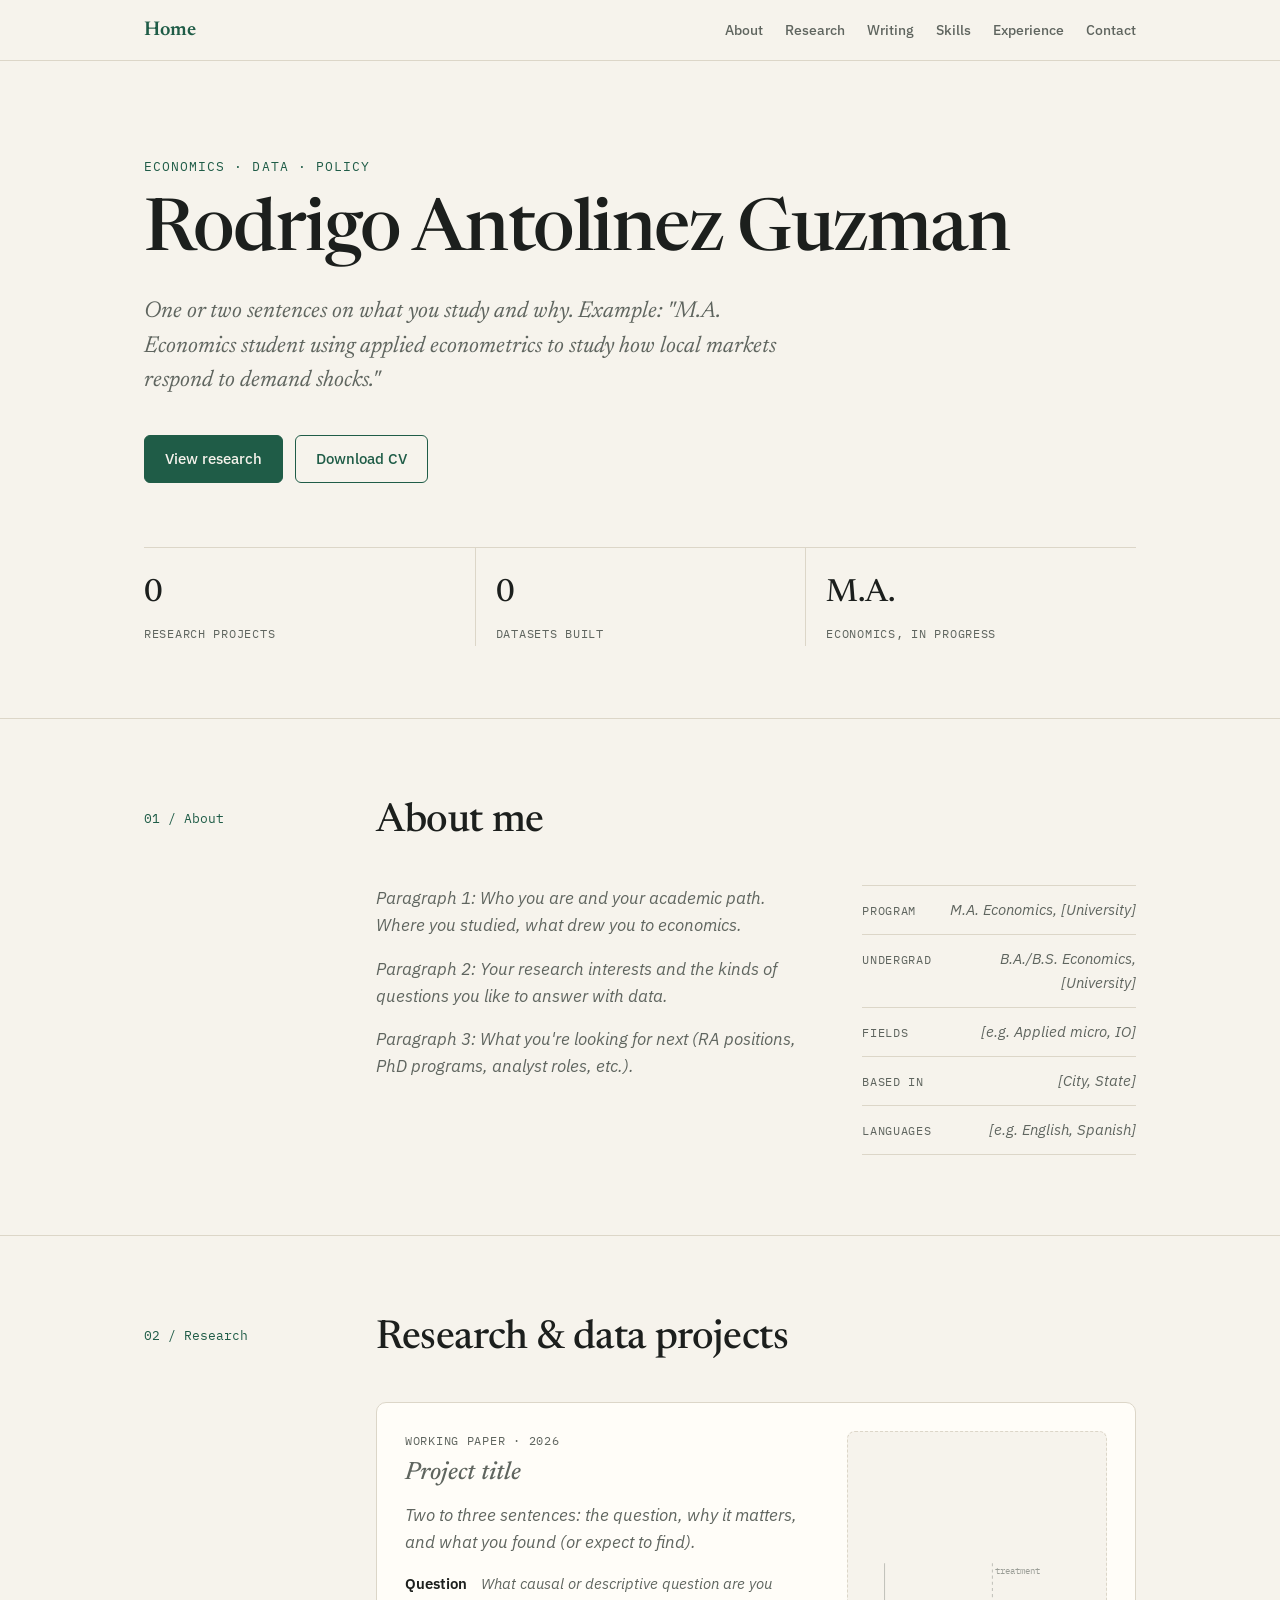
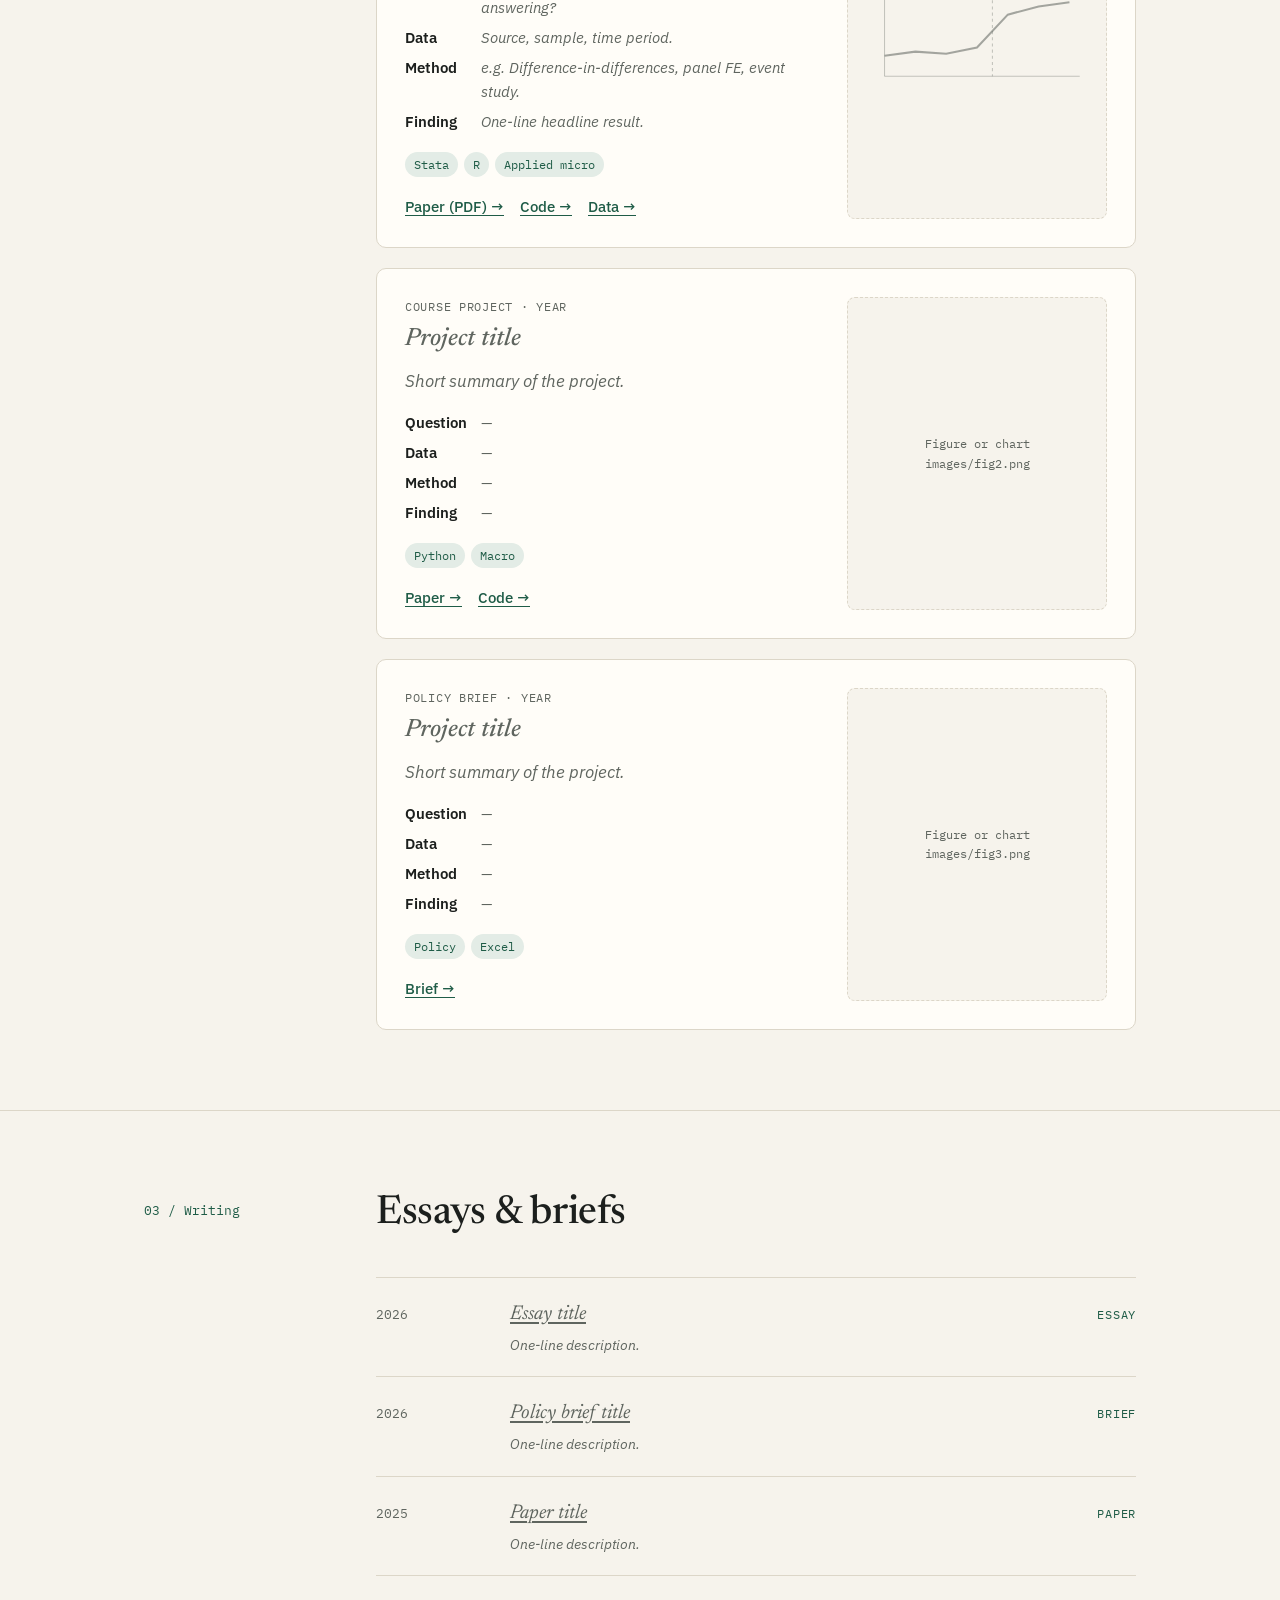
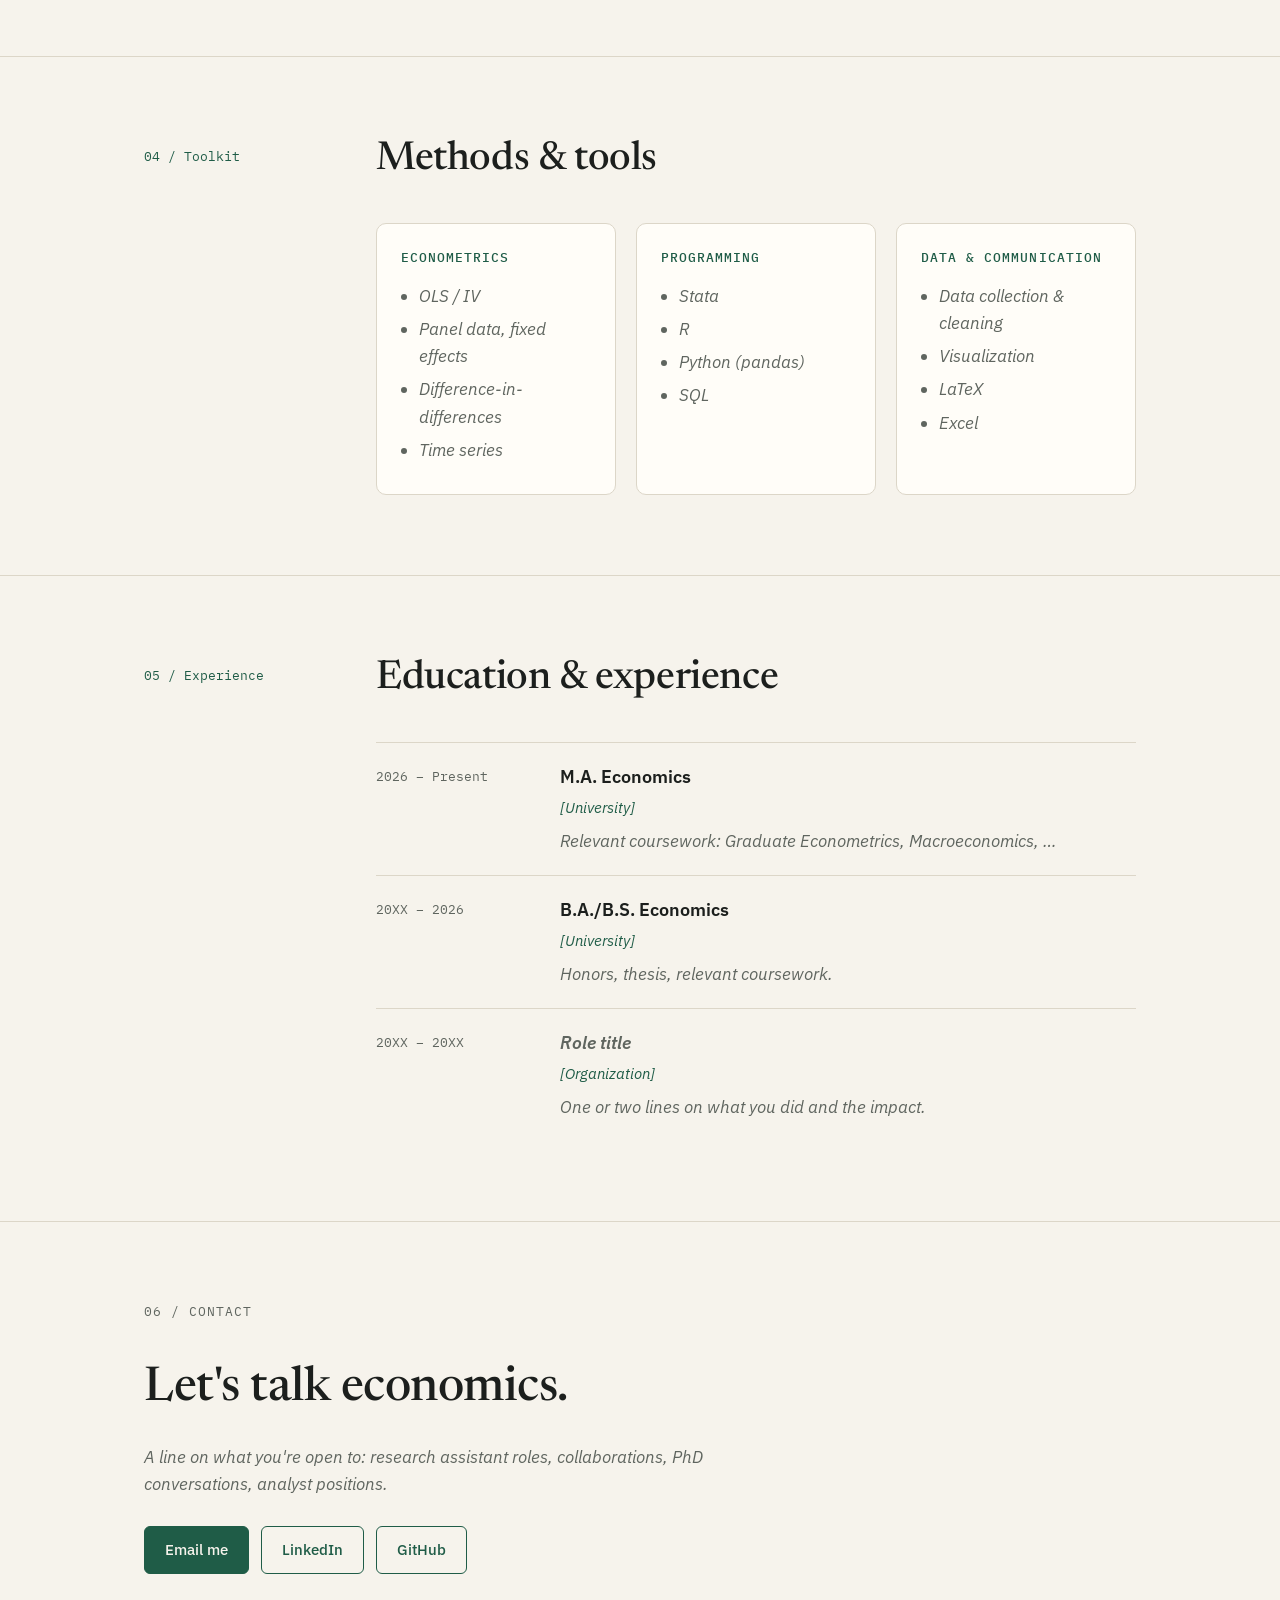
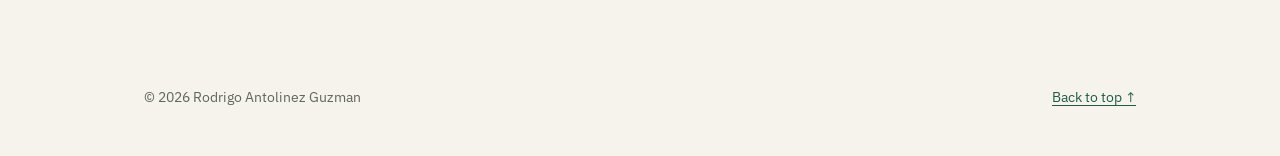
==== index.html @ 4b7a38a4 "Make Home link use the accent green Co-Authored-By: Claude Opus 5.5 <noreply@anthropic.com> Claude-S" ====
<!doctype html>
<html lang="en">
<head>
  <meta charset="utf-8">
  <meta name="viewport" content="width=device-width, initial-scale=1">
  <title>Rodrigo Antolinez Guzman · Economics</title>
  <meta name="description" content="Economics portfolio of Rodrigo Antolinez Guzman: research, data projects, and writing.">

  <!-- Fonts -->
  <link rel="preconnect" href="https://fonts.googleapis.com">
  <link rel="preconnect" href="https://fonts.gstatic.com" crossorigin>
  <link href="https://fonts.googleapis.com/css2?family=Newsreader:ital,opsz,wght@0,6..72,400;0,6..72,500;0,6..72,600;1,6..72,400&family=IBM+Plex+Sans:wght@400;500;600&family=IBM+Plex+Mono:wght@400;500&display=swap" rel="stylesheet">

  <style>
    /* ============================================================
       THEME — change colors here and the whole page follows.
       ============================================================ */
    :root {
      --paper:   #f6f3ec;
      --surface: #fffdf8;
      --ink:     #1c1f1d;
      --muted:   #5f655f;
      --rule:    #dcd6c8;
      --accent:  #1f5c47;   /* ledger green */
      --accent-soft: #e3ece6;
      --serif: "Newsreader", Georgia, serif;
      --sans:  "IBM Plex Sans", system-ui, sans-serif;
      --mono:  "IBM Plex Mono", ui-monospace, monospace;
      --max: 1040px;
    }
    @media (prefers-color-scheme: dark) {
      :root {
        --paper:   #131614;
        --surface: #1a1e1b;
        --ink:     #ebe7dd;
        --muted:   #9aa198;
        --rule:    #2e342f;
        --accent:  #7cc4a4;
        --accent-soft: #1f2d26;
      }
    }

    *, *::before, *::after { box-sizing: border-box; }
    html { scroll-behavior: smooth; scroll-padding-top: 72px; }
    body {
      margin: 0;
      background: var(--paper);
      color: var(--ink);
      font-family: var(--sans);
      font-size: 17px;
      line-height: 1.6;
      -webkit-font-smoothing: antialiased;
    }
    a { color: var(--accent); text-underline-offset: 3px; }
    a:hover { text-decoration-thickness: 2px; }
    img { max-width: 100%; display: block; }
    .wrap { max-width: var(--max); margin: 0 auto; padding: 0 24px; }

    /* Placeholder text — delete the class once you fill something in */
    .ph { color: var(--muted); font-style: italic; }

    /* ---------- Nav ---------- */
    header.nav {
      position: sticky; top: 0; z-index: 10;
      background: color-mix(in srgb, var(--paper) 88%, transparent);
      backdrop-filter: blur(8px);
      border-bottom: 1px solid var(--rule);
    }
    header.nav .wrap {
      display: flex; align-items: center; justify-content: space-between;
      height: 60px; gap: 16px;
    }
    .brand { font-family: var(--serif); font-size: 20px; font-weight: 600; color: var(--accent); text-decoration: none; }
    nav ul { list-style: none; display: flex; gap: 22px; margin: 0; padding: 0; }
    nav a { color: var(--muted); text-decoration: none; font-size: 14px; font-weight: 500; }
    nav a:hover { color: var(--ink); }
    .menu-btn { display: none; background: none; border: 1px solid var(--rule); color: var(--ink);
      border-radius: 6px; padding: 6px 10px; font: 500 14px var(--sans); cursor: pointer; }

    /* ---------- Hero ---------- */
    .hero { padding: 96px 0 72px; border-bottom: 1px solid var(--rule); }
    .eyebrow { font-family: var(--mono); font-size: 13px; letter-spacing: .08em; text-transform: uppercase; color: var(--accent); margin: 0 0 18px; }
    .hero h1 {
      font-family: var(--serif); font-weight: 500;
      font-size: clamp(40px, 7vw, 72px); line-height: 1.05; letter-spacing: -0.02em;
      margin: 0 0 24px;
    }
    .hero p.lede { font-family: var(--serif); font-size: clamp(19px, 2.4vw, 23px); line-height: 1.5; max-width: 640px; margin: 0 0 36px; color: var(--muted); }
    .btns { display: flex; flex-wrap: wrap; gap: 12px; }
    .btn {
      display: inline-flex; align-items: center; gap: 8px;
      padding: 11px 20px; border-radius: 6px; font-weight: 500; font-size: 15px;
      text-decoration: none; border: 1px solid var(--accent);
    }
    .btn.primary { background: var(--accent); color: var(--paper); }
    .btn.ghost { color: var(--accent); }
    .btn:hover { text-decoration: none; filter: brightness(1.08); }

    .stats { display: grid; grid-template-columns: repeat(3, 1fr); gap: 0; margin-top: 64px; border-top: 1px solid var(--rule); }
    .stat { padding: 20px 20px 0 0; }
    .stat + .stat { padding-left: 20px; border-left: 1px solid var(--rule); }
    .stat b { display: block; font-family: var(--serif); font-size: 32px; font-weight: 500; }
    .stat span { font-family: var(--mono); font-size: 12px; color: var(--muted); text-transform: uppercase; letter-spacing: .06em; }

    /* ---------- Sections ---------- */
    section { padding: 80px 0; border-bottom: 1px solid var(--rule); }
    .sec-head { display: grid; grid-template-columns: 200px 1fr; gap: 32px; margin-bottom: 40px; }
    .sec-num { font-family: var(--mono); font-size: 13px; color: var(--accent); padding-top: 10px; }
    .sec-head h2 { font-family: var(--serif); font-weight: 500; font-size: clamp(30px, 4vw, 40px); line-height: 1.15; margin: 0; letter-spacing: -0.01em; }
    .sec-body { margin-left: 232px; }

    /* About */
    .about-grid { display: grid; grid-template-columns: 1.6fr 1fr; gap: 48px; }
    .about-grid p { margin: 0 0 16px; }
    .facts { list-style: none; margin: 0; padding: 0; border-top: 1px solid var(--rule); }
    .facts li { display: flex; justify-content: space-between; gap: 16px; padding: 12px 0; border-bottom: 1px solid var(--rule); font-size: 15px; }
    .facts li span:first-child { font-family: var(--mono); font-size: 12px; text-transform: uppercase; letter-spacing: .06em; color: var(--muted); padding-top: 3px; }
    .facts li span:last-child { text-align: right; }

    /* Projects */
    .projects { display: grid; gap: 20px; }
    .project {
      display: grid; grid-template-columns: 1fr 260px; gap: 32px;
      background: var(--surface); border: 1px solid var(--rule); border-radius: 10px; padding: 28px;
    }
    .project .meta { font-family: var(--mono); font-size: 12px; color: var(--muted); text-transform: uppercase; letter-spacing: .06em; margin: 0 0 8px; }
    .project h3 { font-family: var(--serif); font-weight: 500; font-size: 25px; line-height: 1.25; margin: 0 0 12px; }
    .project p { margin: 0 0 16px; color: var(--muted); }
    .project dl { margin: 0 0 18px; display: grid; grid-template-columns: auto 1fr; gap: 6px 14px; font-size: 15px; }
    .project dt { font-weight: 600; }
    .project dd { margin: 0; color: var(--muted); }
    .tags { display: flex; flex-wrap: wrap; gap: 6px; margin-bottom: 18px; }
    .tag { font-family: var(--mono); font-size: 12px; padding: 3px 9px; border-radius: 999px; background: var(--accent-soft); color: var(--accent); }
    .links { display: flex; flex-wrap: wrap; gap: 16px; font-size: 15px; font-weight: 500; }
    .figure {
      border: 1px dashed var(--rule); border-radius: 8px; min-height: 180px;
      display: flex; align-items: center; justify-content: center; text-align: center; padding: 16px;
      color: var(--muted); font-family: var(--mono); font-size: 12px; background: var(--paper);
    }
    .figure svg { width: 100%; height: auto; }

    /* Writing */
    .writing { list-style: none; margin: 0; padding: 0; border-top: 1px solid var(--rule); }
    .writing li { display: grid; grid-template-columns: 110px 1fr auto; gap: 24px; align-items: baseline; padding: 20px 0; border-bottom: 1px solid var(--rule); }
    .writing .yr { font-family: var(--mono); font-size: 13px; color: var(--muted); }
    .writing .t { font-family: var(--serif); font-size: 20px; }
    .writing .t small { display: block; font-family: var(--sans); font-size: 14px; color: var(--muted); margin-top: 4px; }
    .writing .kind { font-family: var(--mono); font-size: 12px; text-transform: uppercase; letter-spacing: .06em; color: var(--accent); }

    /* Skills */
    .skills { display: grid; grid-template-columns: repeat(3, 1fr); gap: 20px; }
    .skill-col { background: var(--surface); border: 1px solid var(--rule); border-radius: 10px; padding: 24px; }
    .skill-col h3 { font-family: var(--mono); font-size: 13px; text-transform: uppercase; letter-spacing: .08em; color: var(--accent); font-weight: 500; margin: 0 0 14px; }
    .skill-col ul { margin: 0; padding-left: 18px; }
    .skill-col li { margin-bottom: 6px; }

    /* Experience / education timeline */
    .timeline { list-style: none; margin: 0; padding: 0; }
    .timeline li { display: grid; grid-template-columns: 160px 1fr; gap: 24px; padding: 20px 0; border-top: 1px solid var(--rule); }
    .timeline .when { font-family: var(--mono); font-size: 13px; color: var(--muted); padding-top: 4px; }
    .timeline h4 { margin: 0 0 4px; font-size: 18px; font-weight: 600; }
    .timeline .where { color: var(--accent); font-size: 15px; margin: 0 0 8px; }
    .timeline p { margin: 0; color: var(--muted); }

    /* Contact */
    .contact { text-align: left; }
    .contact h2 { font-family: var(--serif); font-weight: 500; font-size: clamp(32px, 5vw, 48px); margin: 0 0 16px; letter-spacing: -0.01em; }
    .contact p { color: var(--muted); max-width: 560px; margin: 0 0 28px; }
    .contact-links { display: flex; flex-wrap: wrap; gap: 12px; }

    footer { padding: 32px 0 48px; font-size: 14px; color: var(--muted); }
    footer .wrap { display: flex; justify-content: space-between; flex-wrap: wrap; gap: 12px; }

    /* ---------- Responsive ---------- */
    @media (max-width: 860px) {
      .sec-head { grid-template-columns: 1fr; gap: 8px; }
      .sec-num { padding-top: 0; }
      .sec-body { margin-left: 0; }
      .about-grid, .project { grid-template-columns: 1fr; }
      .skills { grid-template-columns: 1fr; }
      .writing li { grid-template-columns: 1fr; gap: 4px; }
      .timeline li { grid-template-columns: 1fr; gap: 4px; }
    }
    @media (max-width: 720px) {
      body { font-size: 16px; }
      .wrap { padding: 0 16px; }
      .menu-btn { display: block; }
      nav ul {
        display: none; position: absolute; top: 60px; left: 0; right: 0;
        flex-direction: column; gap: 0; background: var(--paper); border-bottom: 1px solid var(--rule);
      }
      nav ul.open { display: flex; }
      nav ul a { display: block; padding: 14px 16px; border-top: 1px solid var(--rule); }
      .hero { padding: 64px 0 48px; }
      .stats { grid-template-columns: 1fr; }
      .stat + .stat { border-left: 0; padding-left: 0; border-top: 1px solid var(--rule); }
      .stat { padding: 16px 0; }
      section { padding: 56px 0; }
      .project { padding: 20px; }
    }
  </style>
</head>
<body>

  <!-- ===================== NAV ===================== -->
  <header class="nav">
    <div class="wrap">
      <a class="brand" href="#top">Home</a>
      <nav>
        <button class="menu-btn" aria-expanded="false" aria-controls="nav-list">Menu</button>
        <ul id="nav-list">
          <li><a href="#about">About</a></li>
          <li><a href="#research">Research</a></li>
          <li><a href="#writing">Writing</a></li>
          <li><a href="#skills">Skills</a></li>
          <li><a href="#experience">Experience</a></li>
          <li><a href="#contact">Contact</a></li>
        </ul>
      </nav>
    </div>
  </header>

  <main id="top">

    <!-- ===================== HERO ===================== -->
    <div class="hero">
      <div class="wrap">
        <p class="eyebrow">Economics · Data · Policy</p>
        <h1>Rodrigo Antolinez Guzman</h1>
        <p class="lede"><span class="ph">One or two sentences on what you study and why. Example: "M.A. Economics student using applied econometrics to study how local markets respond to demand shocks."</span></p>
        <div class="btns">
          <a class="btn primary" href="#research">View research</a>
          <!-- Upload your CV PDF to the repo (e.g. cv.pdf) and it will open here -->
          <a class="btn ghost" href="cv.pdf" target="_blank" rel="noopener">Download CV</a>
        </div>

        <!-- Headline numbers. Swap for whatever you want to highlight, or delete this block. -->
        <div class="stats">
          <div class="stat"><b>0</b><span>Research projects</span></div>
          <div class="stat"><b>0</b><span>Datasets built</span></div>
          <div class="stat"><b>M.A.</b><span>Economics, in progress</span></div>
        </div>
      </div>
    </div>

    <!-- ===================== 01 ABOUT ===================== -->
    <section id="about">
      <div class="wrap">
        <div class="sec-head">
          <div class="sec-num">01 / About</div>
          <h2>About me</h2>
        </div>
        <div class="sec-body about-grid">
          <div>
            <p class="ph">Paragraph 1: Who you are and your academic path. Where you studied, what drew you to economics.</p>
            <p class="ph">Paragraph 2: Your research interests and the kinds of questions you like to answer with data.</p>
            <p class="ph">Paragraph 3: What you're looking for next (RA positions, PhD programs, analyst roles, etc.).</p>
          </div>
          <ul class="facts">
            <li><span>Program</span><span class="ph">M.A. Economics, [University]</span></li>
            <li><span>Undergrad</span><span class="ph">B.A./B.S. Economics, [University]</span></li>
            <li><span>Fields</span><span class="ph">[e.g. Applied micro, IO]</span></li>
            <li><span>Based in</span><span class="ph">[City, State]</span></li>
            <li><span>Languages</span><span class="ph">[e.g. English, Spanish]</span></li>
          </ul>
        </div>
      </div>
    </section>

    <!-- ===================== 02 RESEARCH ===================== -->
    <section id="research">
      <div class="wrap">
        <div class="sec-head">
          <div class="sec-num">02 / Research</div>
          <h2>Research &amp; data projects</h2>
        </div>
        <div class="sec-body projects">

          <!-- PROJECT CARD — copy this whole <article> block to add another project -->
          <article class="project">
            <div>
              <p class="meta">Working paper · 2026</p>
              <h3 class="ph">Project title</h3>
              <p class="ph">Two to three sentences: the question, why it matters, and what you found (or expect to find).</p>
              <dl>
                <dt>Question</dt><dd class="ph">What causal or descriptive question are you answering?</dd>
                <dt>Data</dt><dd class="ph">Source, sample, time period.</dd>
                <dt>Method</dt><dd class="ph">e.g. Difference-in-differences, panel FE, event study.</dd>
                <dt>Finding</dt><dd class="ph">One-line headline result.</dd>
              </dl>
              <div class="tags">
                <span class="tag">Stata</span>
                <span class="tag">R</span>
                <span class="tag">Applied micro</span>
              </div>
              <div class="links">
                <a href="#">Paper (PDF) →</a>
                <a href="#">Code →</a>
                <a href="#">Data →</a>
              </div>
            </div>
            <!-- Replace with <img src="images/fig1.png" alt="..."> once you have a chart -->
            <div class="figure">
              <svg viewBox="0 0 220 140" aria-hidden="true">
                <line x1="20" y1="120" x2="210" y2="120" stroke="currentColor" stroke-opacity=".35"/>
                <line x1="20" y1="10"  x2="20"  y2="120" stroke="currentColor" stroke-opacity=".35"/>
                <polyline fill="none" stroke="currentColor" stroke-opacity=".55" stroke-width="2"
                  points="20,100 50,96 80,98 110,92 140,60 170,52 200,48"/>
                <line x1="125" y1="10" x2="125" y2="120" stroke="currentColor" stroke-opacity=".35" stroke-dasharray="3 3"/>
                <text x="128" y="20" font-size="9" fill="currentColor" fill-opacity=".6" font-family="IBM Plex Mono, monospace">treatment</text>
              </svg>
            </div>
          </article>

          <article class="project">
            <div>
              <p class="meta">Course project · Year</p>
              <h3 class="ph">Project title</h3>
              <p class="ph">Short summary of the project.</p>
              <dl>
                <dt>Question</dt><dd class="ph">—</dd>
                <dt>Data</dt><dd class="ph">—</dd>
                <dt>Method</dt><dd class="ph">—</dd>
                <dt>Finding</dt><dd class="ph">—</dd>
              </dl>
              <div class="tags"><span class="tag">Python</span><span class="tag">Macro</span></div>
              <div class="links"><a href="#">Paper →</a><a href="#">Code →</a></div>
            </div>
            <div class="figure">Figure or chart<br>images/fig2.png</div>
          </article>

          <article class="project">
            <div>
              <p class="meta">Policy brief · Year</p>
              <h3 class="ph">Project title</h3>
              <p class="ph">Short summary of the project.</p>
              <dl>
                <dt>Question</dt><dd class="ph">—</dd>
                <dt>Data</dt><dd class="ph">—</dd>
                <dt>Method</dt><dd class="ph">—</dd>
                <dt>Finding</dt><dd class="ph">—</dd>
              </dl>
              <div class="tags"><span class="tag">Policy</span><span class="tag">Excel</span></div>
              <div class="links"><a href="#">Brief →</a></div>
            </div>
            <div class="figure">Figure or chart<br>images/fig3.png</div>
          </article>

        </div>
      </div>
    </section>

    <!-- ===================== 03 WRITING ===================== -->
    <section id="writing">
      <div class="wrap">
        <div class="sec-head">
          <div class="sec-num">03 / Writing</div>
          <h2>Essays &amp; briefs</h2>
        </div>
        <div class="sec-body">
          <!-- One <li> per piece. Link the title to a PDF in your repo, e.g. writing/essay1.pdf -->
          <ul class="writing">
            <li>
              <span class="yr">2026</span>
              <span class="t"><a href="#" class="ph">Essay title</a><small class="ph">One-line description.</small></span>
              <span class="kind">Essay</span>
            </li>
            <li>
              <span class="yr">2026</span>
              <span class="t"><a href="#" class="ph">Policy brief title</a><small class="ph">One-line description.</small></span>
              <span class="kind">Brief</span>
            </li>
            <li>
              <span class="yr">2025</span>
              <span class="t"><a href="#" class="ph">Paper title</a><small class="ph">One-line description.</small></span>
              <span class="kind">Paper</span>
            </li>
          </ul>
        </div>
      </div>
    </section>

    <!-- ===================== 04 SKILLS ===================== -->
    <section id="skills">
      <div class="wrap">
        <div class="sec-head">
          <div class="sec-num">04 / Toolkit</div>
          <h2>Methods &amp; tools</h2>
        </div>
        <div class="sec-body skills">
          <div class="skill-col">
            <h3>Econometrics</h3>
            <ul class="ph">
              <li>OLS / IV</li>
              <li>Panel data, fixed effects</li>
              <li>Difference-in-differences</li>
              <li>Time series</li>
            </ul>
          </div>
          <div class="skill-col">
            <h3>Programming</h3>
            <ul class="ph">
              <li>Stata</li>
              <li>R</li>
              <li>Python (pandas)</li>
              <li>SQL</li>
            </ul>
          </div>
          <div class="skill-col">
            <h3>Data &amp; Communication</h3>
            <ul class="ph">
              <li>Data collection &amp; cleaning</li>
              <li>Visualization</li>
              <li>LaTeX</li>
              <li>Excel</li>
            </ul>
          </div>
        </div>
      </div>
    </section>

    <!-- ===================== 05 EXPERIENCE ===================== -->
    <section id="experience">
      <div class="wrap">
        <div class="sec-head">
          <div class="sec-num">05 / Experience</div>
          <h2>Education &amp; experience</h2>
        </div>
        <div class="sec-body">
          <ul class="timeline">
            <li>
              <span class="when">2026 – Present</span>
              <div>
                <h4>M.A. Economics</h4>
                <p class="where ph">[University]</p>
                <p class="ph">Relevant coursework: Graduate Econometrics, Macroeconomics, …</p>
              </div>
            </li>
            <li>
              <span class="when">20XX – 2026</span>
              <div>
                <h4>B.A./B.S. Economics</h4>
                <p class="where ph">[University]</p>
                <p class="ph">Honors, thesis, relevant coursework.</p>
              </div>
            </li>
            <li>
              <span class="when">20XX – 20XX</span>
              <div>
                <h4 class="ph">Role title</h4>
                <p class="where ph">[Organization]</p>
                <p class="ph">One or two lines on what you did and the impact.</p>
              </div>
            </li>
          </ul>
        </div>
      </div>
    </section>

    <!-- ===================== CONTACT ===================== -->
    <section id="contact" class="contact" style="border-bottom:0">
      <div class="wrap">
        <p class="eyebrow">06 / Contact</p>
        <h2>Let's talk economics.</h2>
        <p class="ph">A line on what you're open to: research assistant roles, collaborations, PhD conversations, analyst positions.</p>
        <div class="contact-links">
          <a class="btn primary" href="mailto:you@example.com">Email me</a>
          <a class="btn ghost" href="https://www.linkedin.com/in/your-handle" target="_blank" rel="noopener">LinkedIn</a>
          <a class="btn ghost" href="https://github.com/Rodantz18" target="_blank" rel="noopener">GitHub</a>
        </div>
      </div>
    </section>

  </main>

  <footer>
    <div class="wrap">
      <span>© <span id="yr"></span> Rodrigo Antolinez Guzman</span>
      <a href="#top">Back to top ↑</a>
    </div>
  </footer>

  <script>
    document.getElementById('yr').textContent = new Date().getFullYear();
    // Mobile menu
    const btn = document.querySelector('.menu-btn');
    const list = document.getElementById('nav-list');
    btn.addEventListener('click', () => {
      const open = list.classList.toggle('open');
      btn.setAttribute('aria-expanded', open);
    });
    list.querySelectorAll('a').forEach(a => a.addEventListener('click', () => {
      list.classList.remove('open'); btn.setAttribute('aria-expanded', false);
    }));
  </script>
</body>
</html>
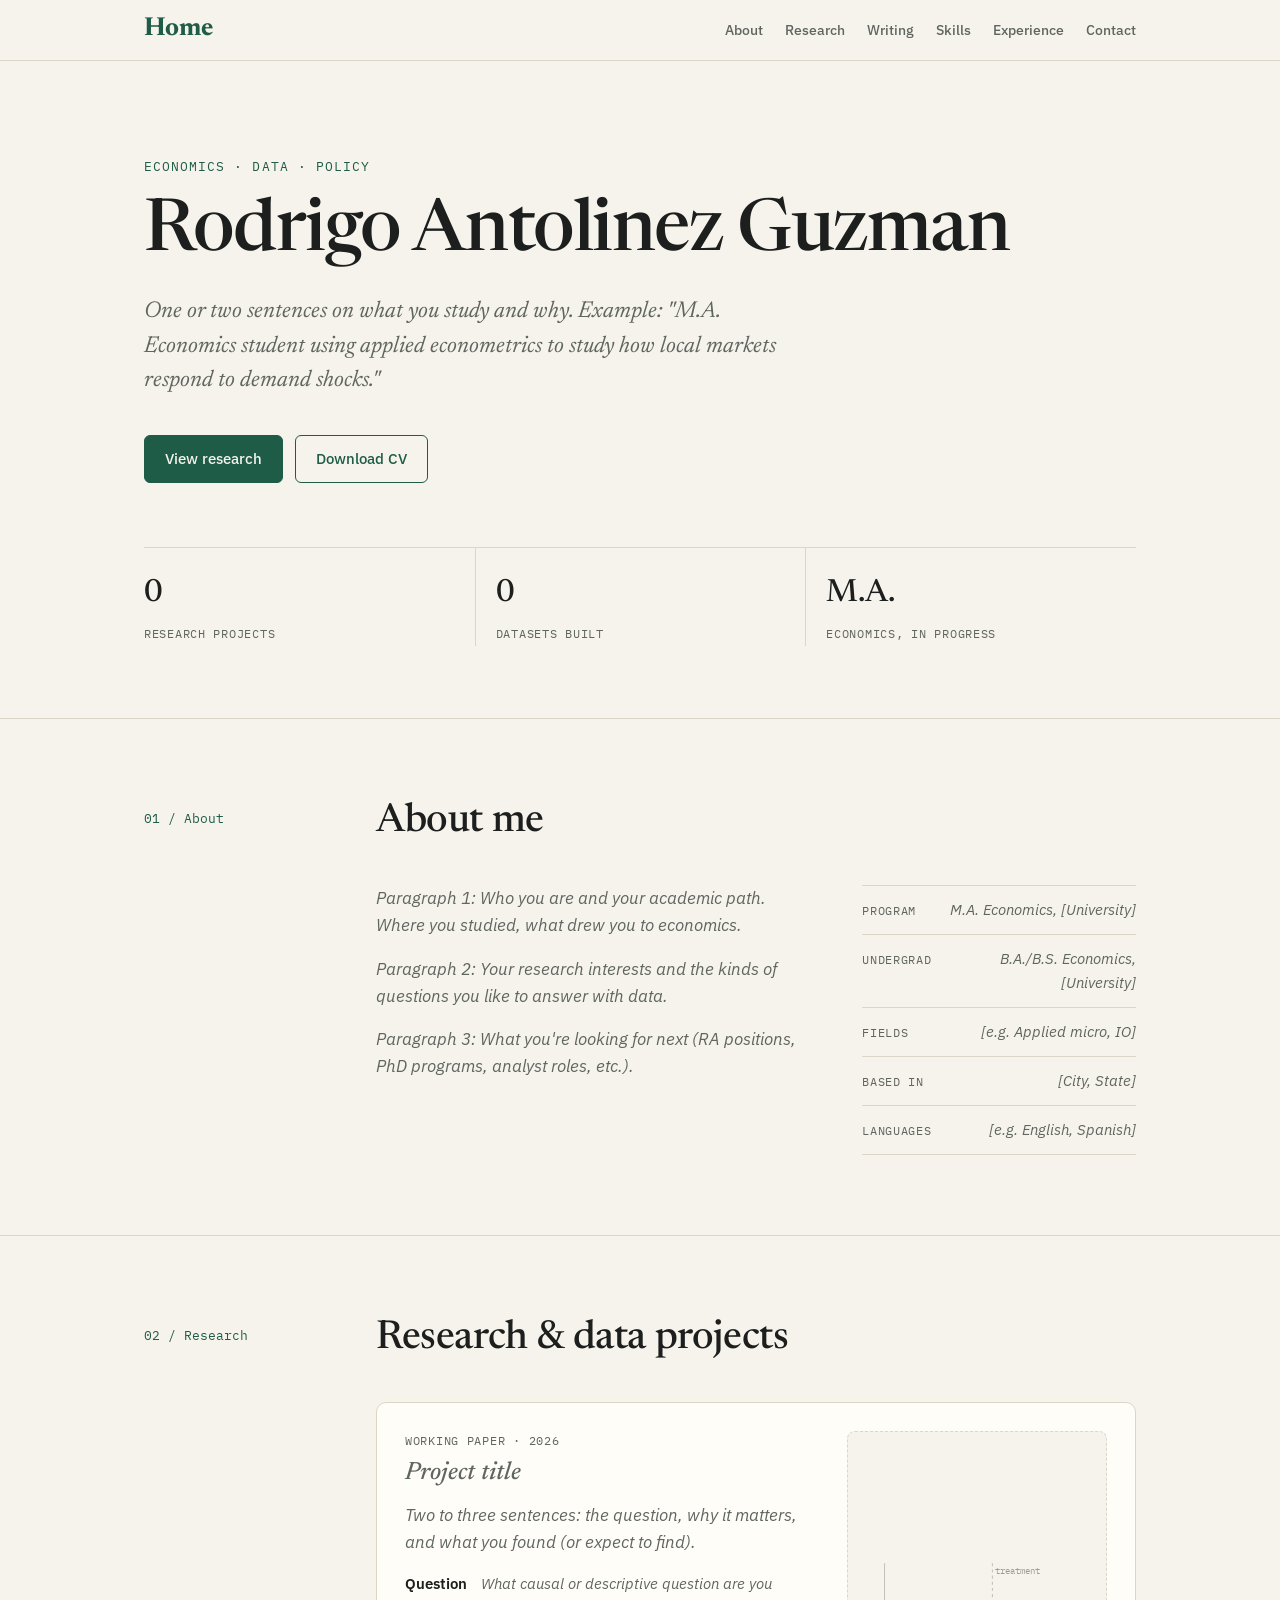
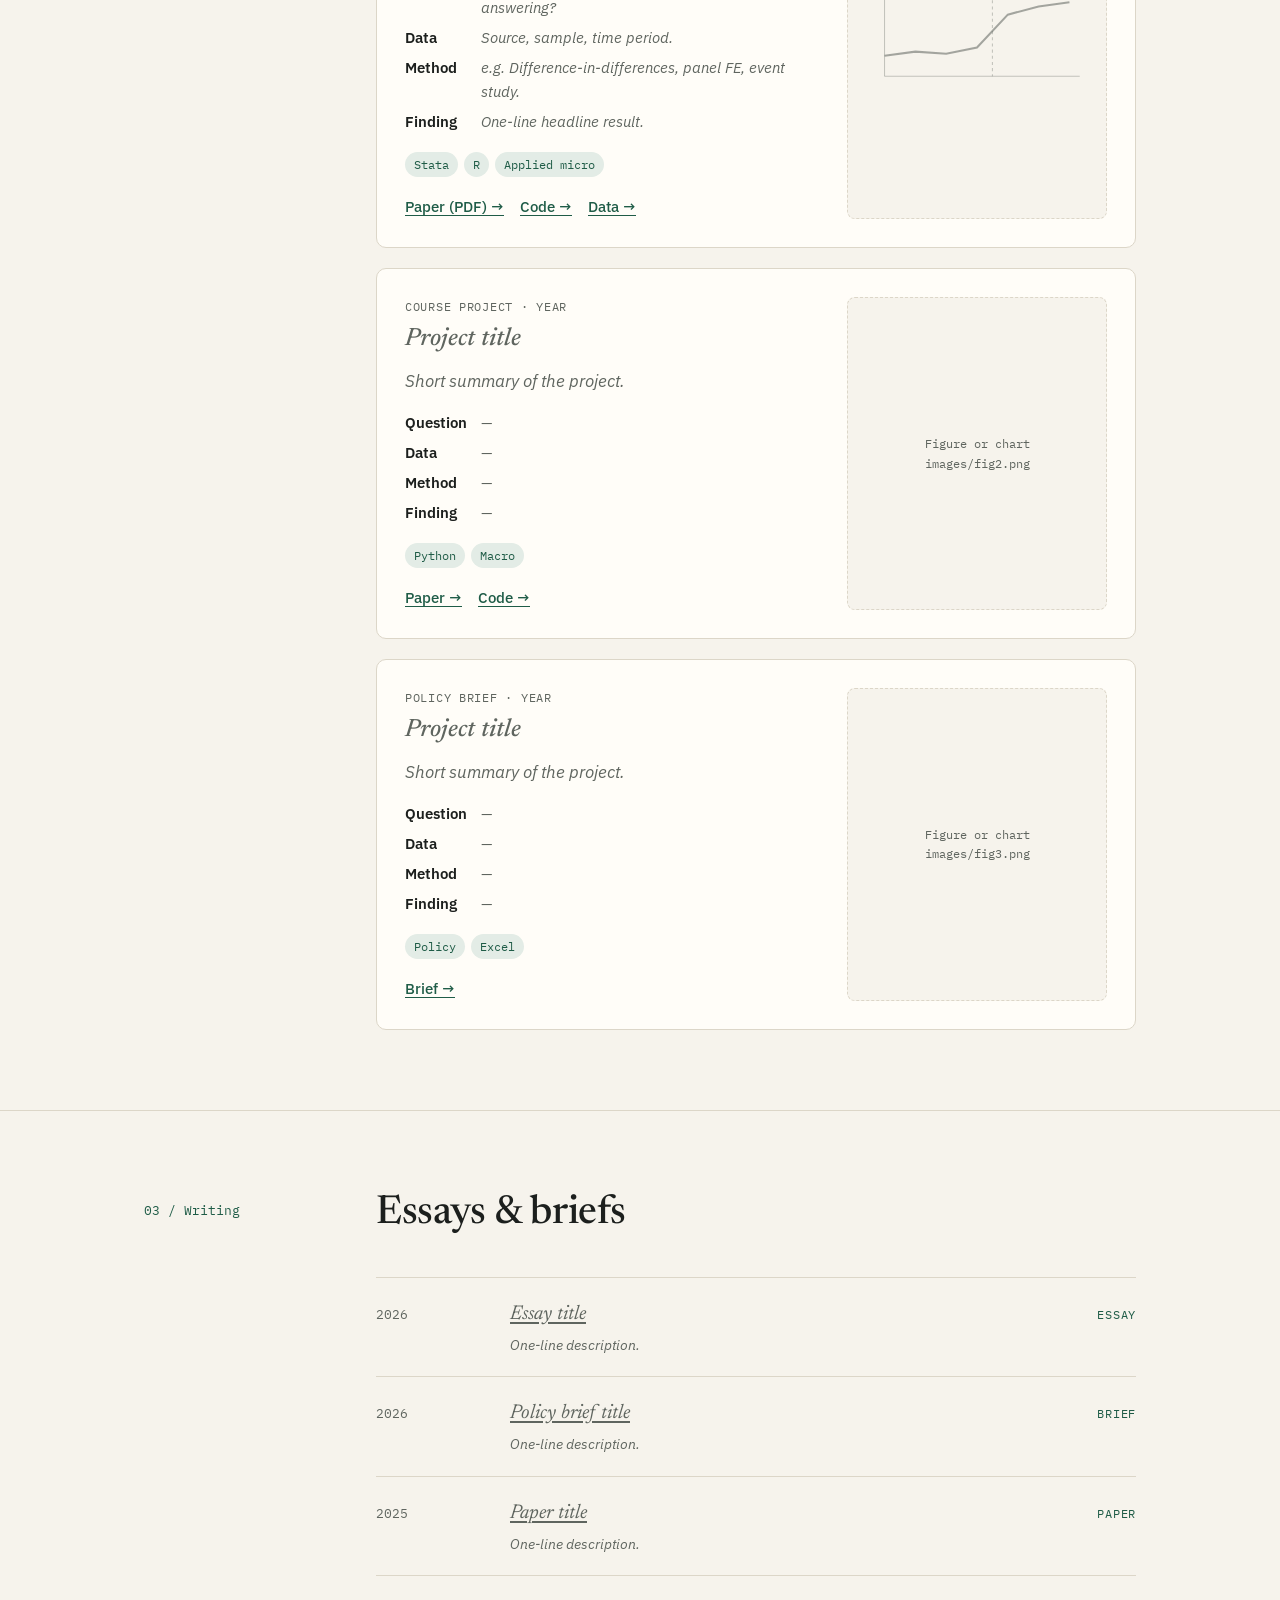
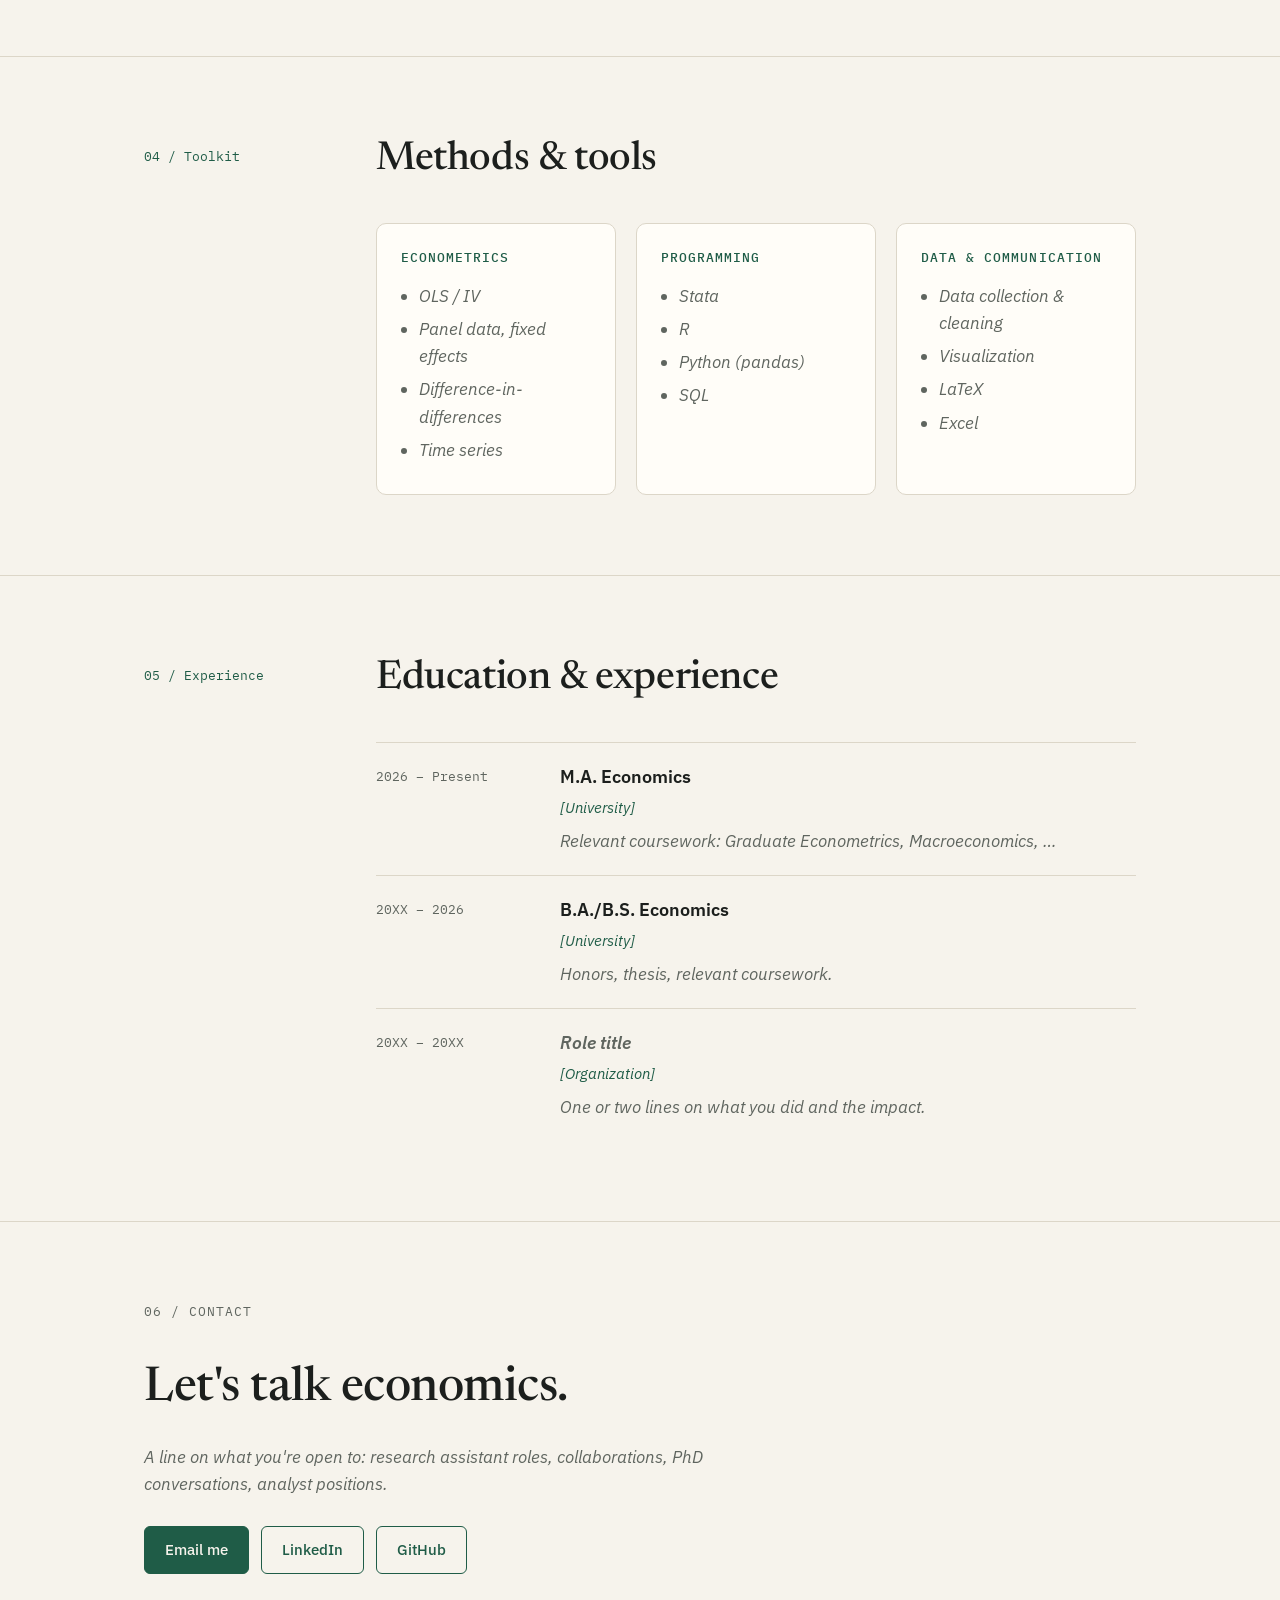
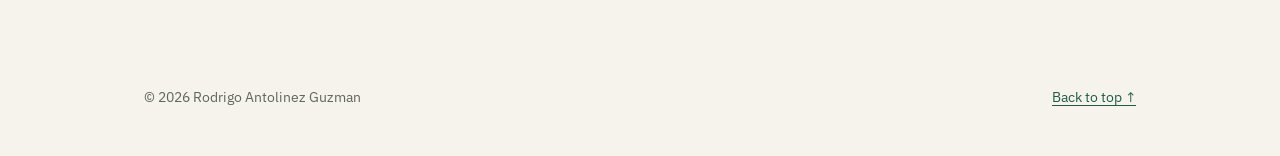
==== commit 9d60e721: "Make Home link bold and larger Co-Authored-By: Claude Opus 5.5 <noreply@anthropic.com> Claude-Sessio" ====
--- a/index.html
+++ b/index.html
@@ -9,7 +9,7 @@
   <!-- Fonts -->
   <link rel="preconnect" href="https://fonts.googleapis.com">
   <link rel="preconnect" href="https://fonts.gstatic.com" crossorigin>
-  <link href="https://fonts.googleapis.com/css2?family=Newsreader:ital,opsz,wght@0,6..72,400;0,6..72,500;0,6..72,600;1,6..72,400&family=IBM+Plex+Sans:wght@400;500;600&family=IBM+Plex+Mono:wght@400;500&display=swap" rel="stylesheet">
+  <link href="https://fonts.googleapis.com/css2?family=Newsreader:ital,opsz,wght@0,6..72,400;0,6..72,500;0,6..72,600;0,6..72,700;1,6..72,400&family=IBM+Plex+Sans:wght@400;500;600&family=IBM+Plex+Mono:wght@400;500&display=swap" rel="stylesheet">
 
   <style>
     /* ============================================================
@@ -70,7 +70,7 @@
       display: flex; align-items: center; justify-content: space-between;
       height: 60px; gap: 16px;
     }
-    .brand { font-family: var(--serif); font-size: 20px; font-weight: 600; color: var(--accent); text-decoration: none; }
+    .brand { font-family: var(--serif); font-size: 26px; font-weight: 700; color: var(--accent); text-decoration: none; }
     nav ul { list-style: none; display: flex; gap: 22px; margin: 0; padding: 0; }
     nav a { color: var(--muted); text-decoration: none; font-size: 14px; font-weight: 500; }
     nav a:hover { color: var(--ink); }
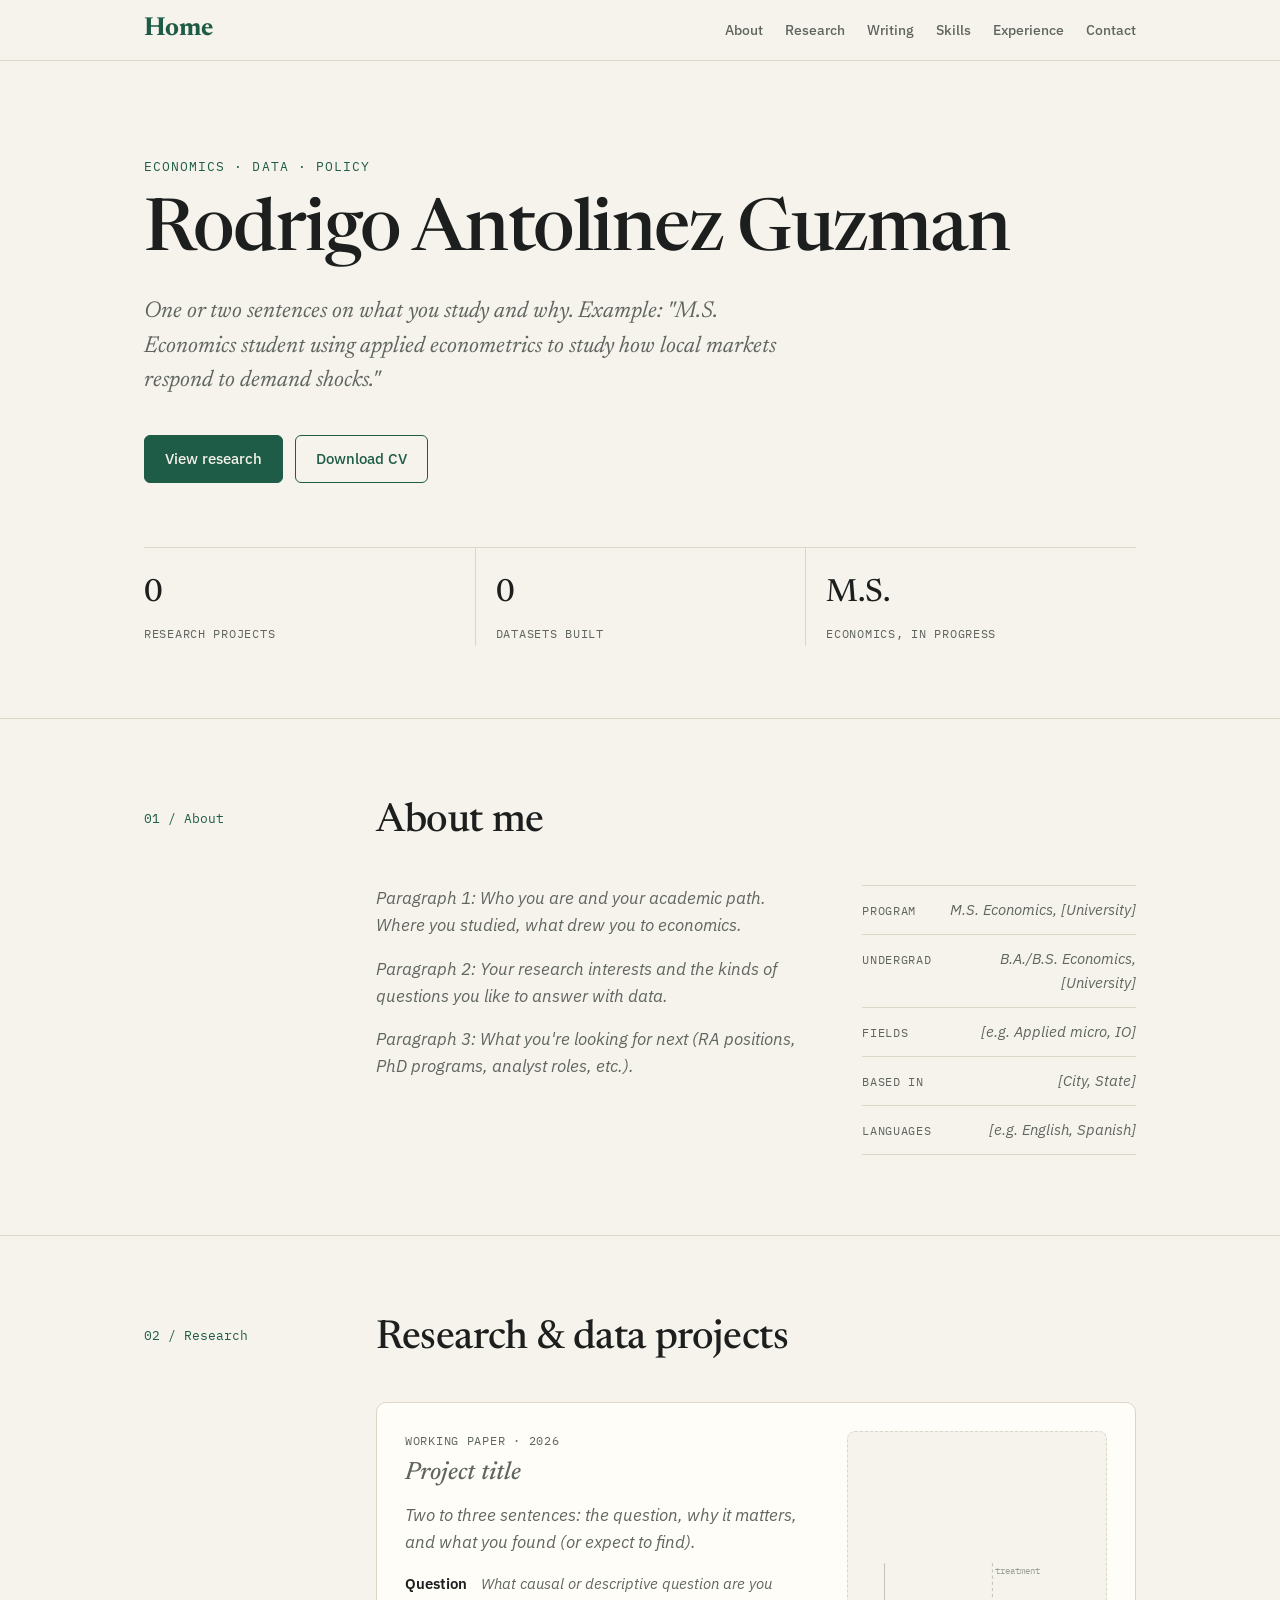
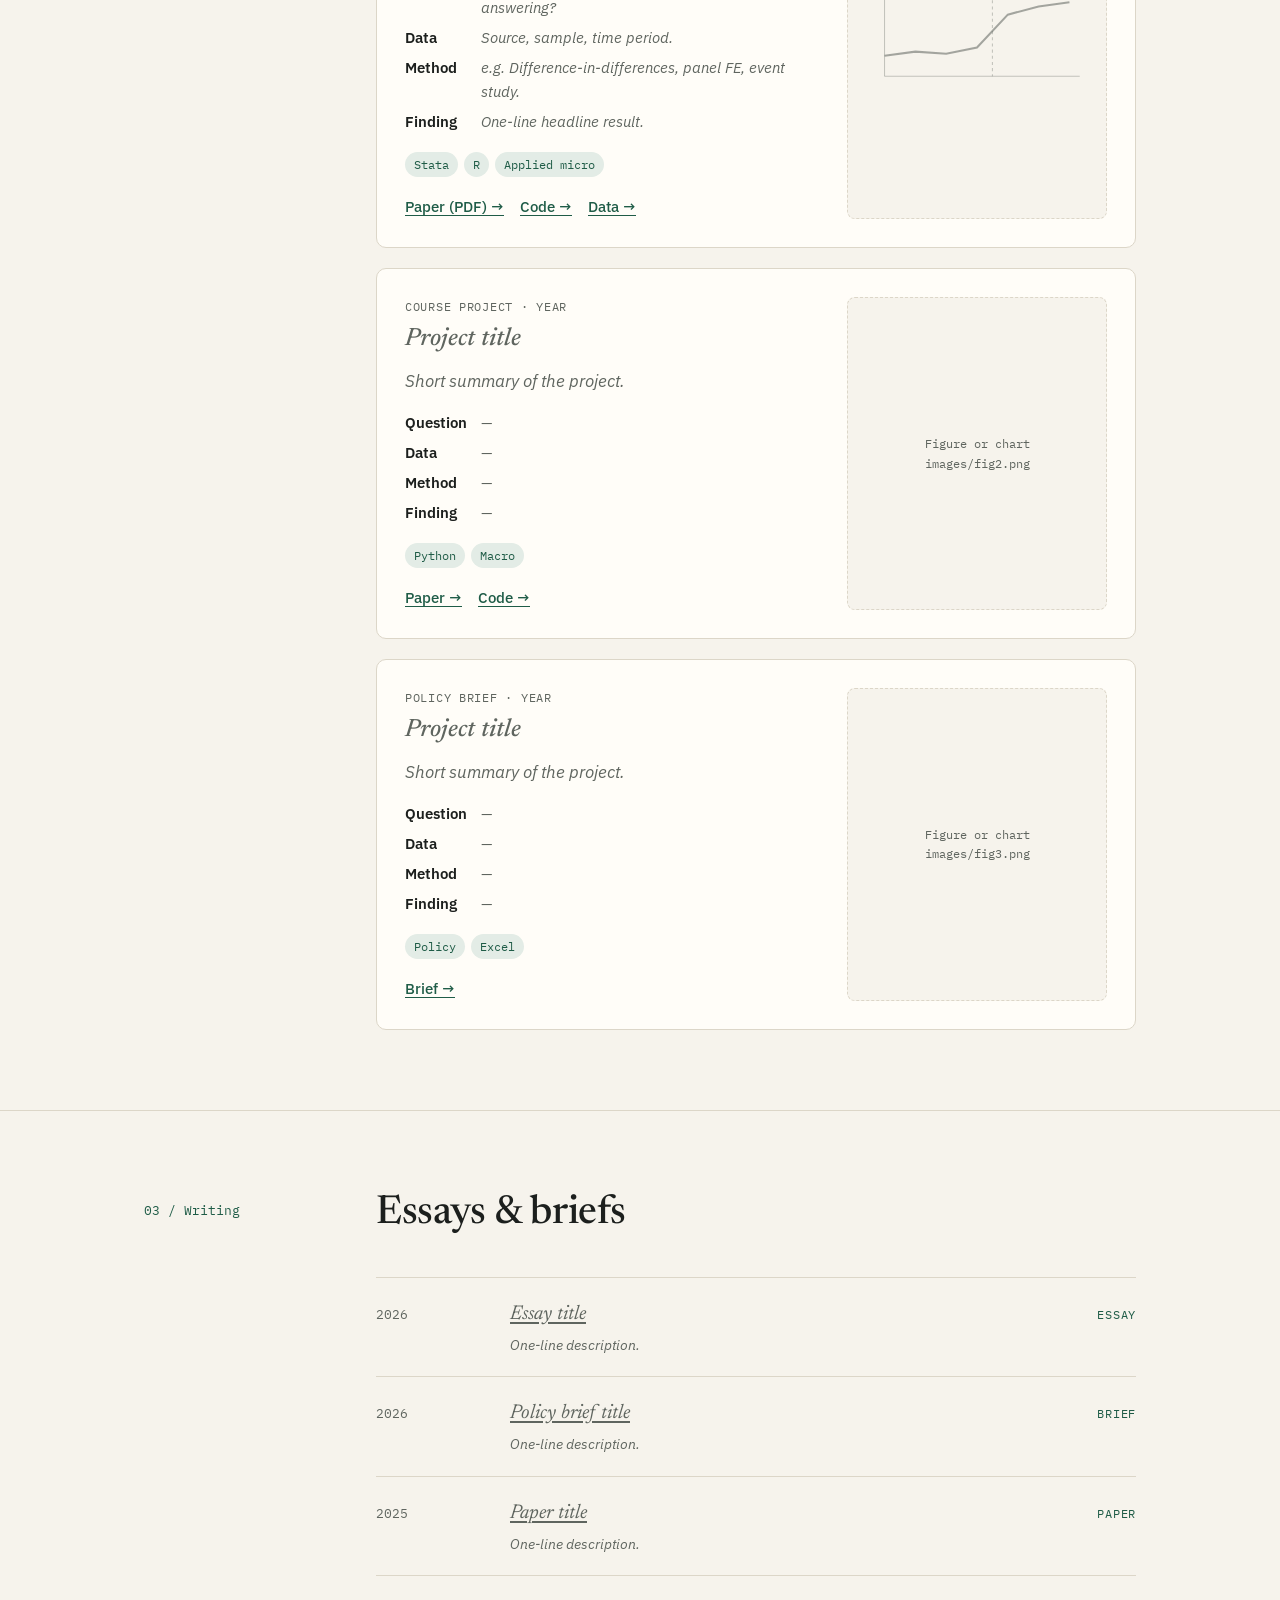
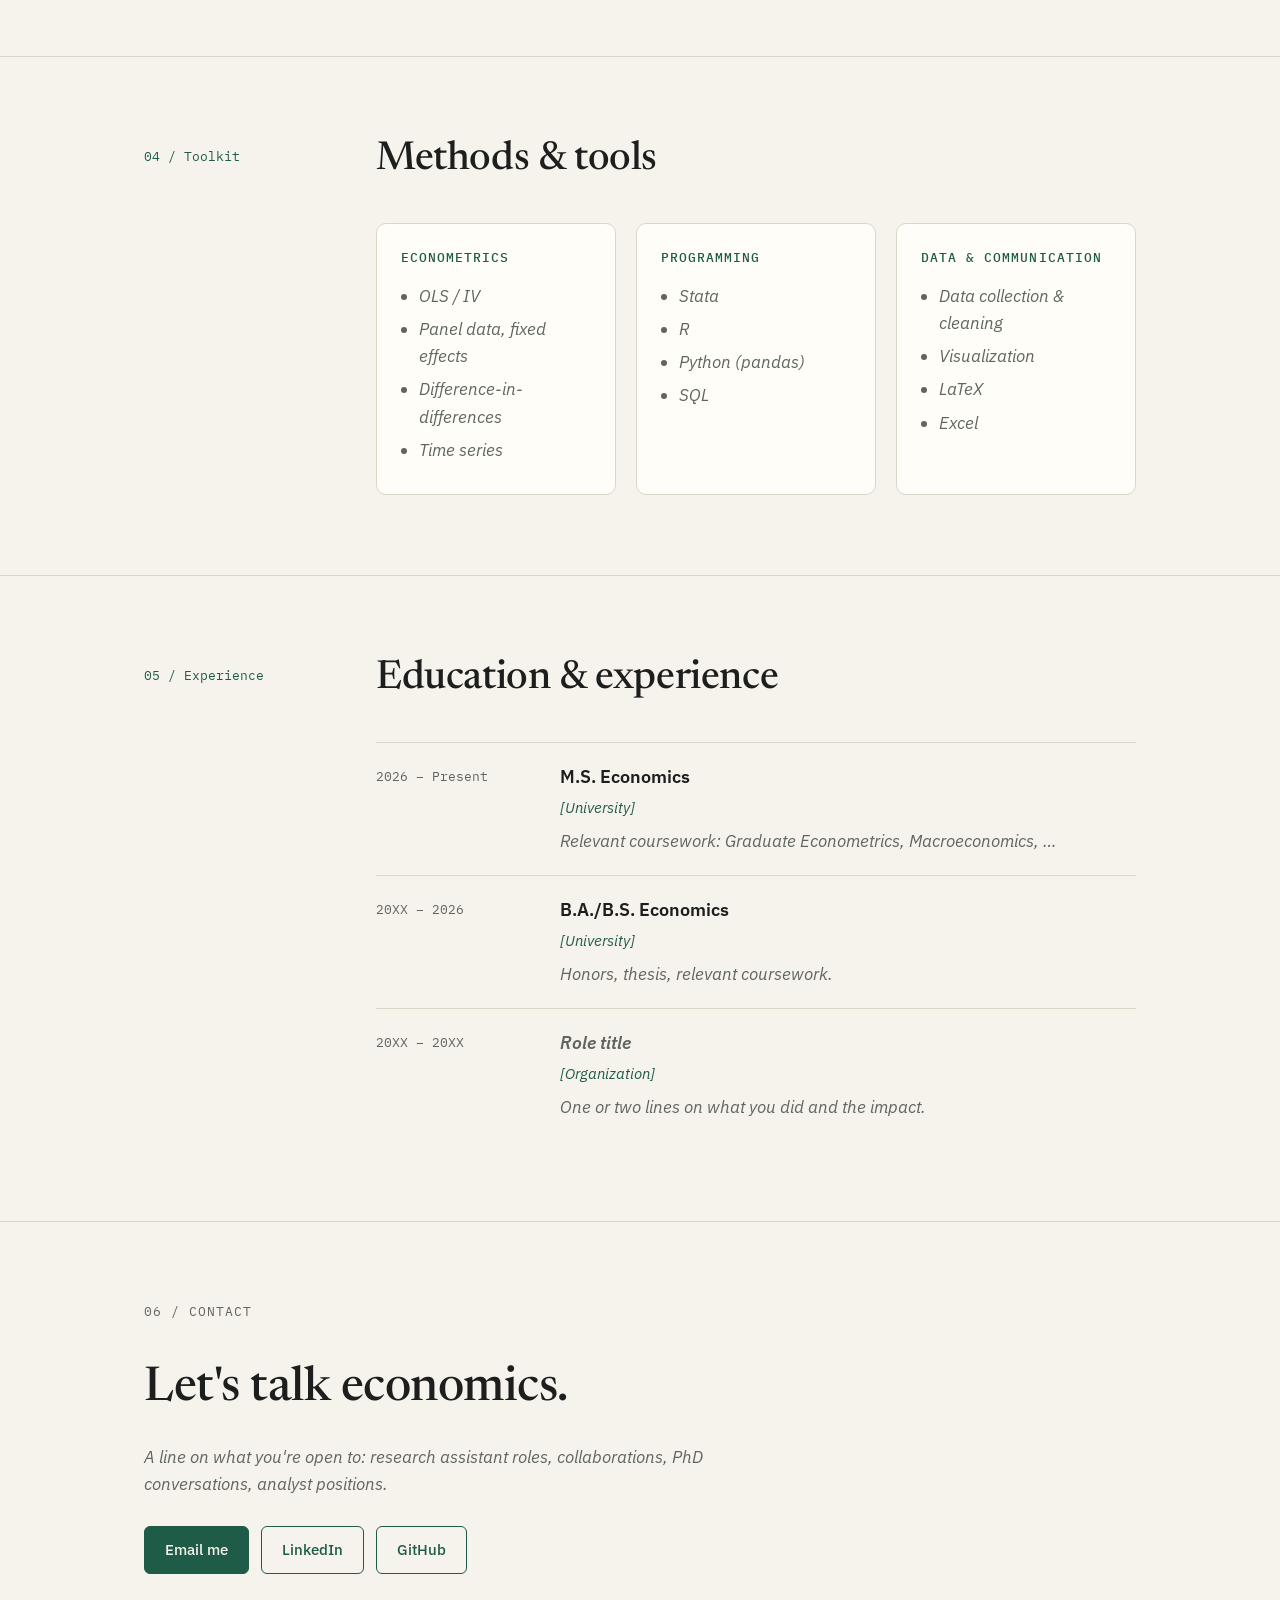
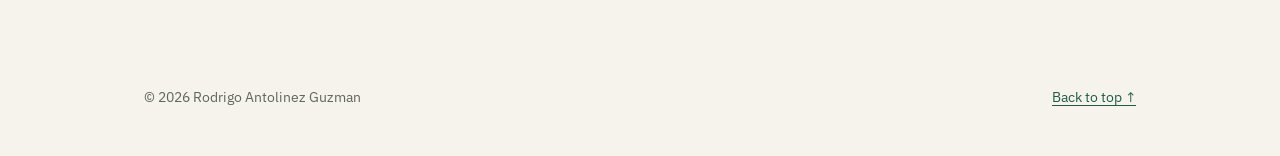
==== commit b7e9fb49: "Change M.A. to M.S. Economics Co-Authored-By: Claude Opus 5.5 <noreply@anthropic.com> Claude-Session" ====
--- a/index.html
+++ b/index.html
@@ -227,7 +227,7 @@
       <div class="wrap">
         <p class="eyebrow">Economics · Data · Policy</p>
         <h1>Rodrigo Antolinez Guzman</h1>
-        <p class="lede"><span class="ph">One or two sentences on what you study and why. Example: "M.A. Economics student using applied econometrics to study how local markets respond to demand shocks."</span></p>
+        <p class="lede"><span class="ph">One or two sentences on what you study and why. Example: "M.S. Economics student using applied econometrics to study how local markets respond to demand shocks."</span></p>
         <div class="btns">
           <a class="btn primary" href="#research">View research</a>
           <!-- Upload your CV PDF to the repo (e.g. cv.pdf) and it will open here -->
@@ -238,7 +238,7 @@
         <div class="stats">
           <div class="stat"><b>0</b><span>Research projects</span></div>
           <div class="stat"><b>0</b><span>Datasets built</span></div>
-          <div class="stat"><b>M.A.</b><span>Economics, in progress</span></div>
+          <div class="stat"><b>M.S.</b><span>Economics, in progress</span></div>
         </div>
       </div>
     </div>
@@ -257,7 +257,7 @@
             <p class="ph">Paragraph 3: What you're looking for next (RA positions, PhD programs, analyst roles, etc.).</p>
           </div>
           <ul class="facts">
-            <li><span>Program</span><span class="ph">M.A. Economics, [University]</span></li>
+            <li><span>Program</span><span class="ph">M.S. Economics, [University]</span></li>
             <li><span>Undergrad</span><span class="ph">B.A./B.S. Economics, [University]</span></li>
             <li><span>Fields</span><span class="ph">[e.g. Applied micro, IO]</span></li>
             <li><span>Based in</span><span class="ph">[City, State]</span></li>
@@ -431,7 +431,7 @@
             <li>
               <span class="when">2026 – Present</span>
               <div>
-                <h4>M.A. Economics</h4>
+                <h4>M.S. Economics</h4>
                 <p class="where ph">[University]</p>
                 <p class="ph">Relevant coursework: Graduate Econometrics, Macroeconomics, …</p>
               </div>
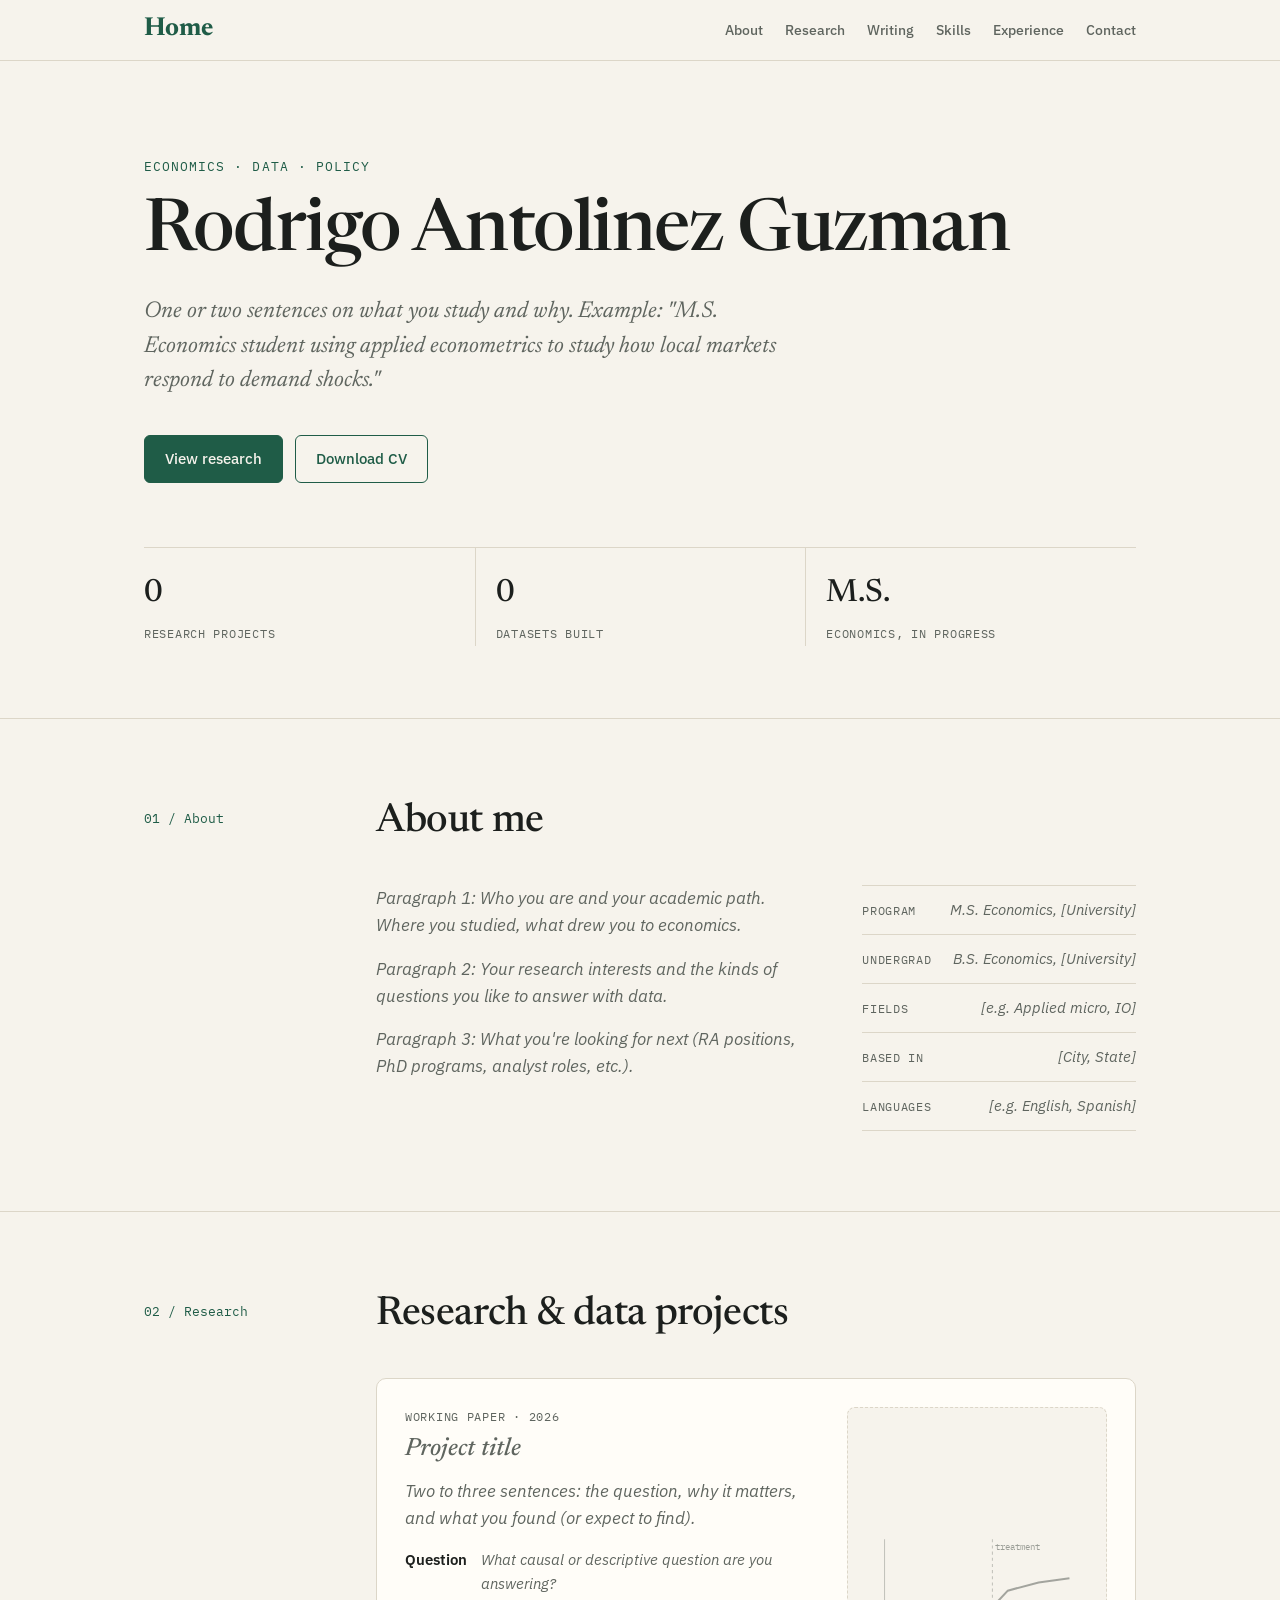
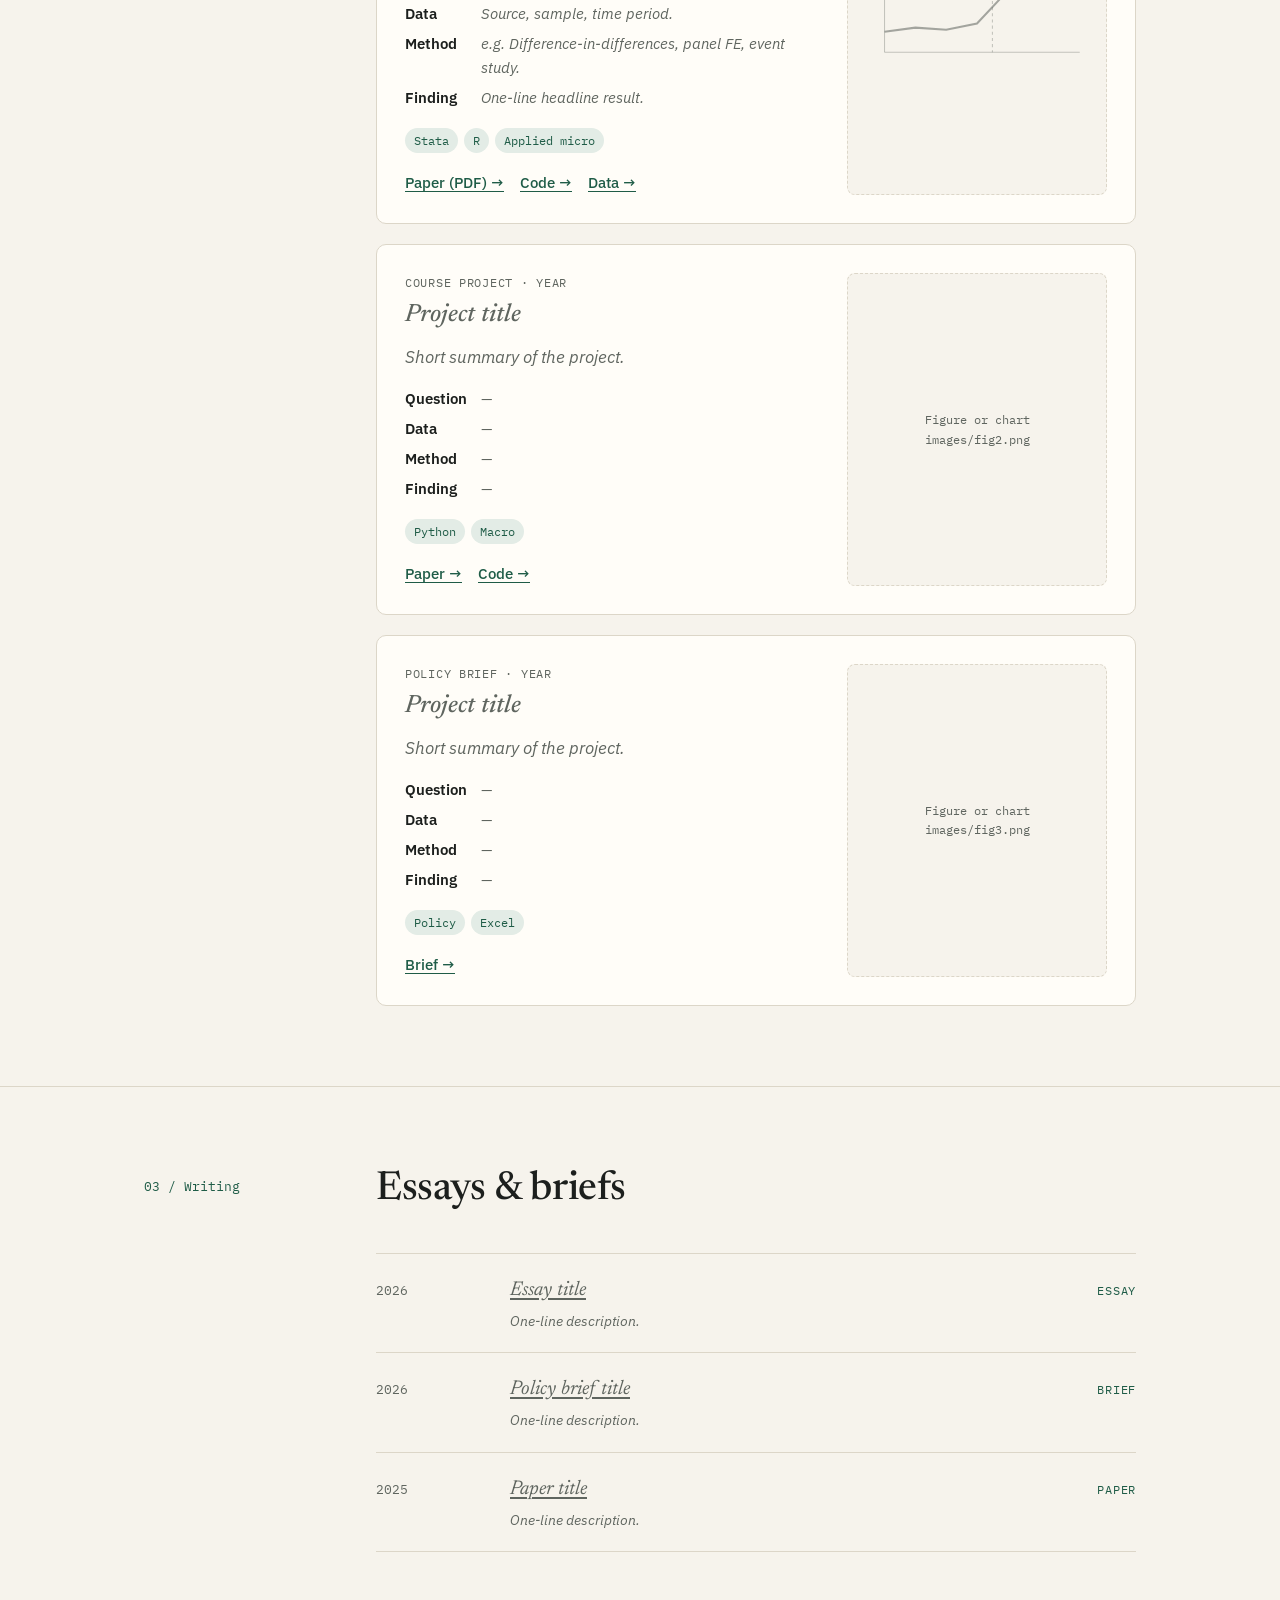
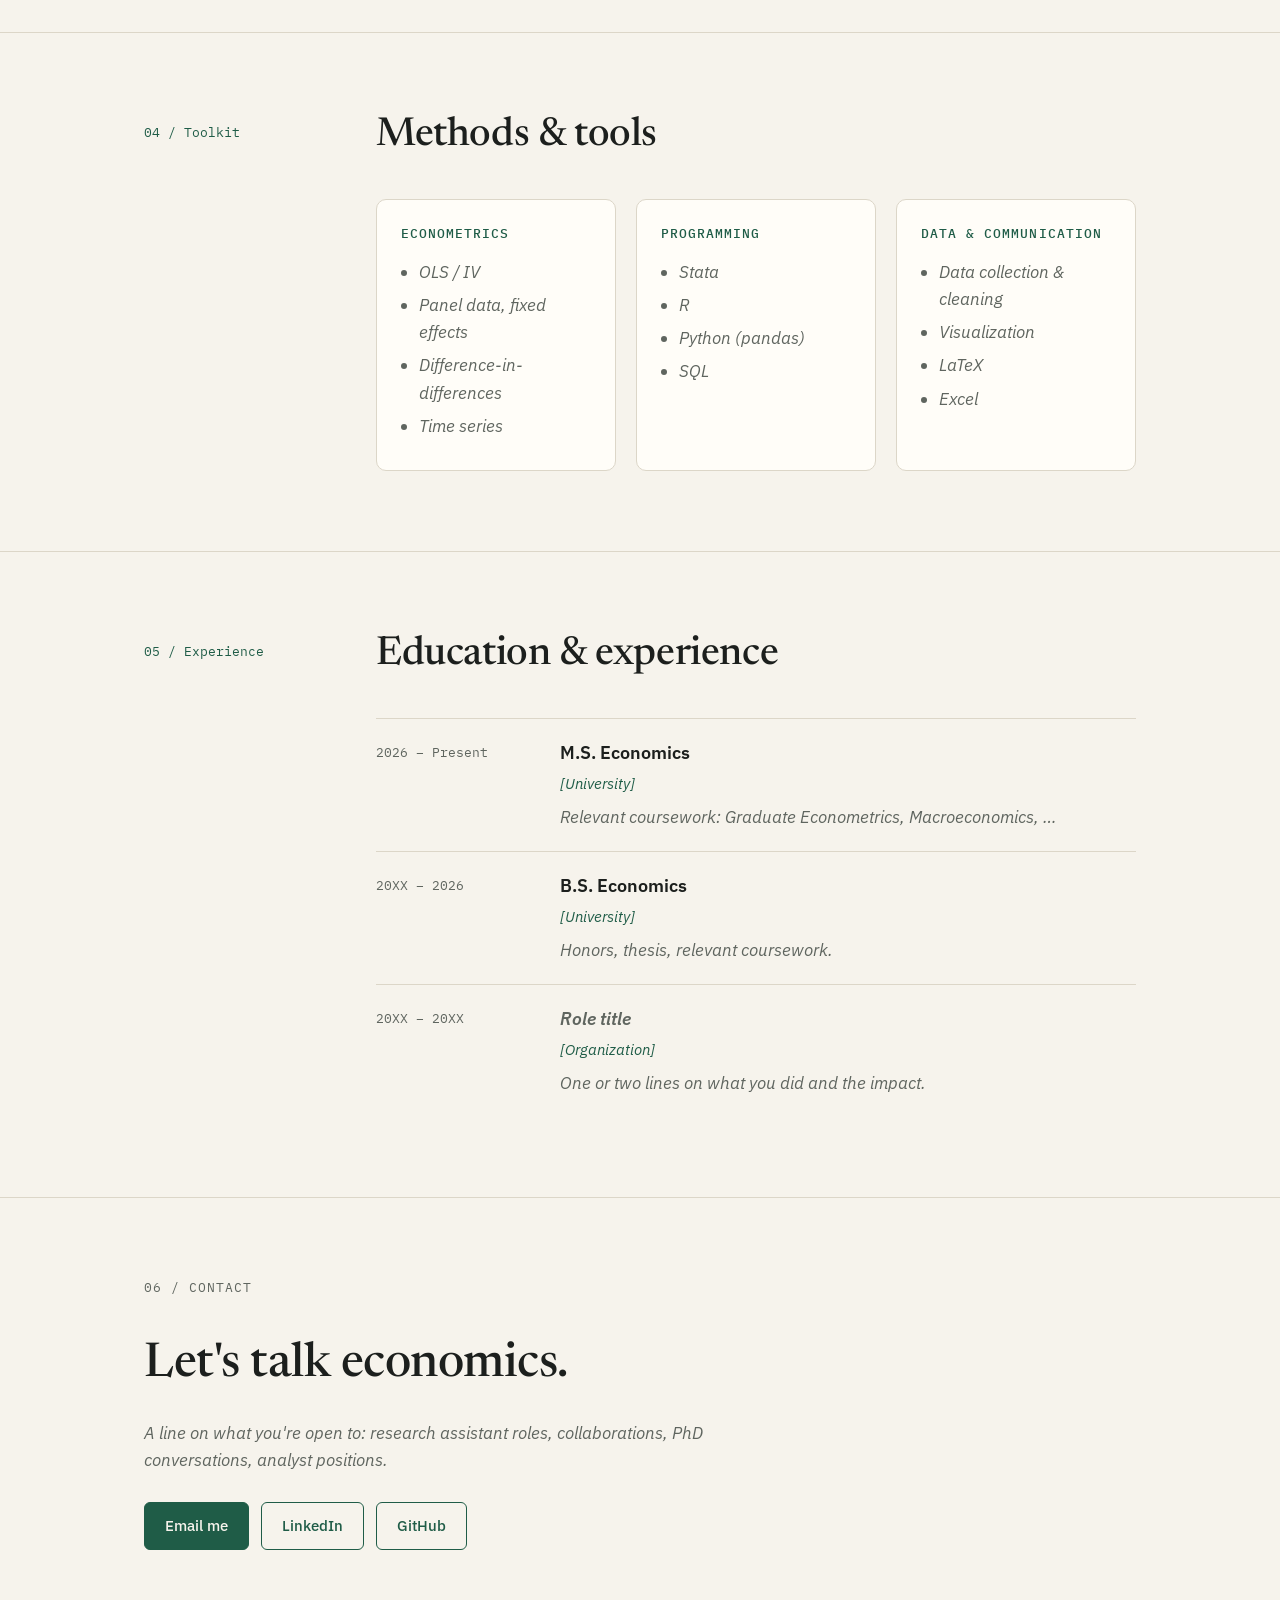
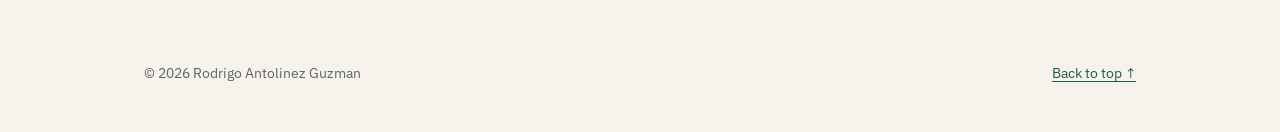
==== commit d5301631: "Change undergrad degree to B.S. Economics Co-Authored-By: Claude Opus 5.5 <noreply@anthropic.com> Cl" ====
--- a/index.html
+++ b/index.html
@@ -258,7 +258,7 @@
           </div>
           <ul class="facts">
             <li><span>Program</span><span class="ph">M.S. Economics, [University]</span></li>
-            <li><span>Undergrad</span><span class="ph">B.A./B.S. Economics, [University]</span></li>
+            <li><span>Undergrad</span><span class="ph">B.S. Economics, [University]</span></li>
             <li><span>Fields</span><span class="ph">[e.g. Applied micro, IO]</span></li>
             <li><span>Based in</span><span class="ph">[City, State]</span></li>
             <li><span>Languages</span><span class="ph">[e.g. English, Spanish]</span></li>
@@ -439,7 +439,7 @@
             <li>
               <span class="when">20XX – 2026</span>
               <div>
-                <h4>B.A./B.S. Economics</h4>
+                <h4>B.S. Economics</h4>
                 <p class="where ph">[University]</p>
                 <p class="ph">Honors, thesis, relevant coursework.</p>
               </div>
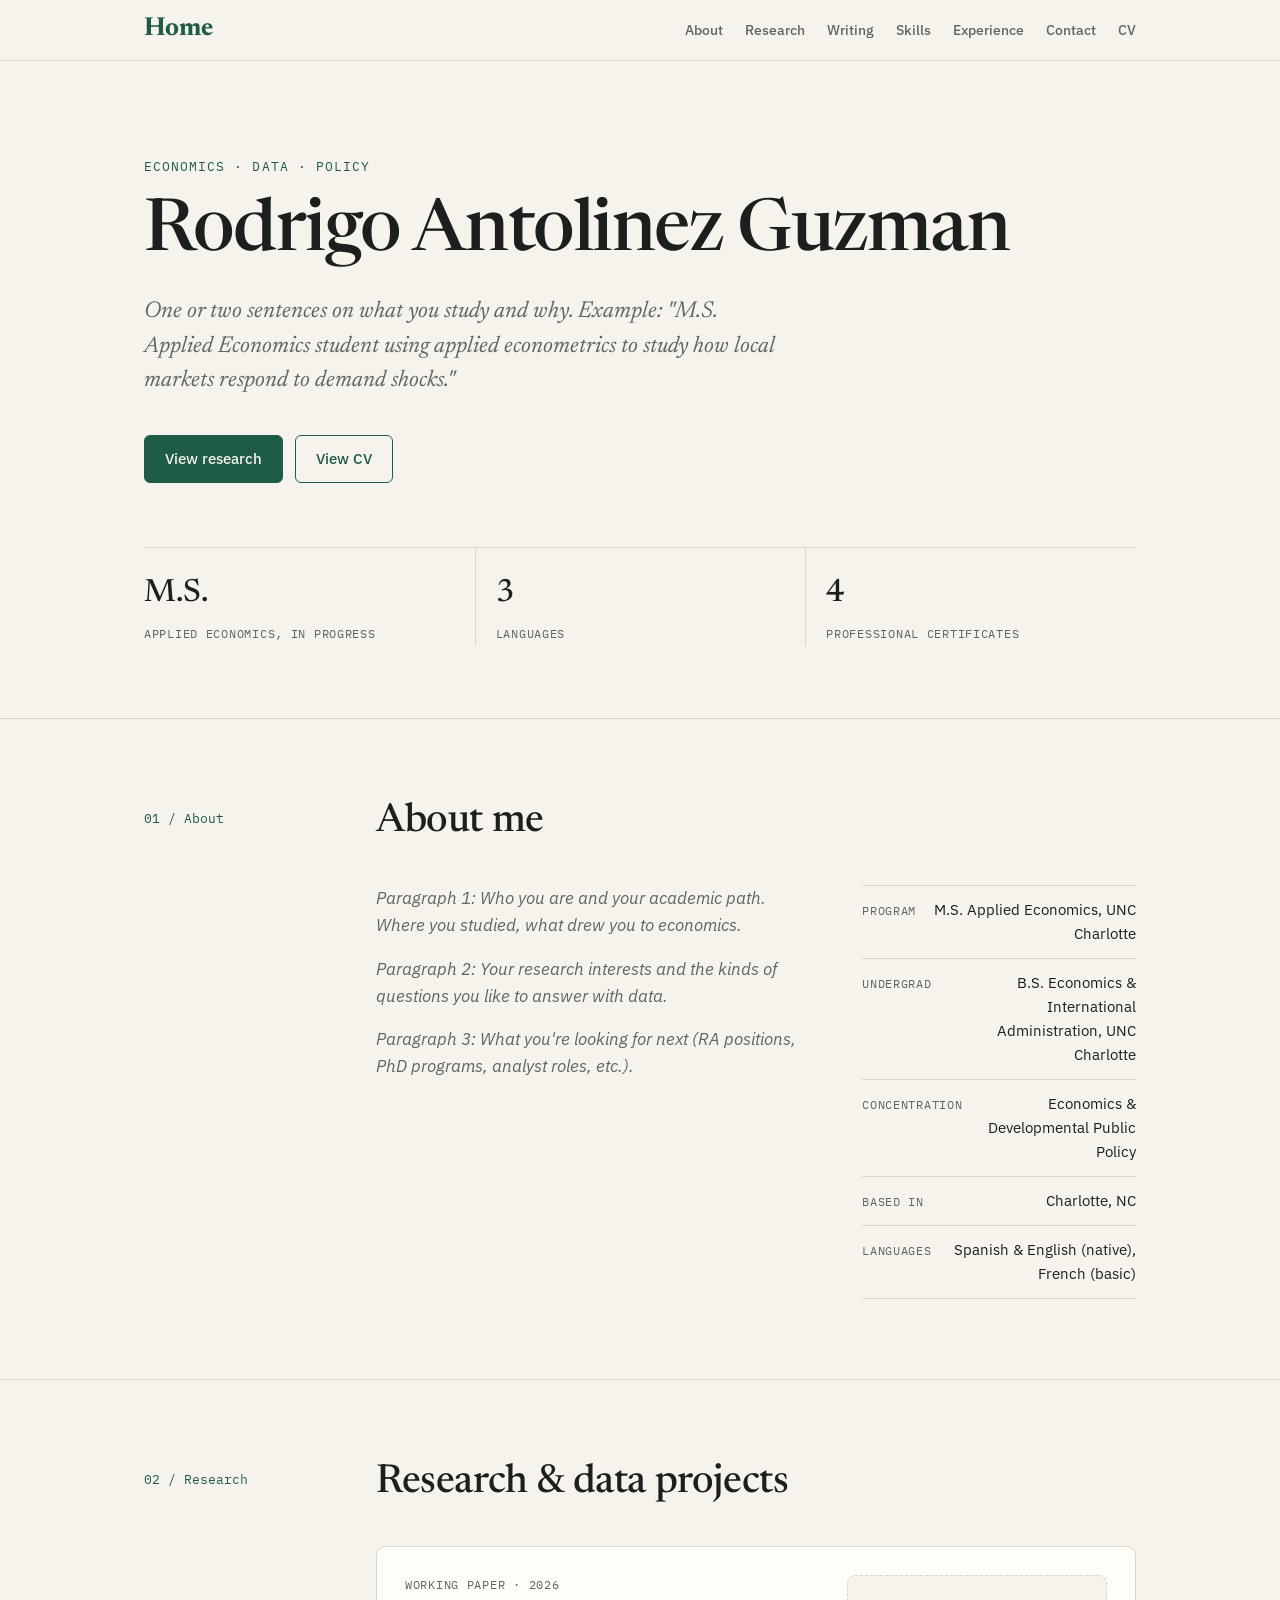
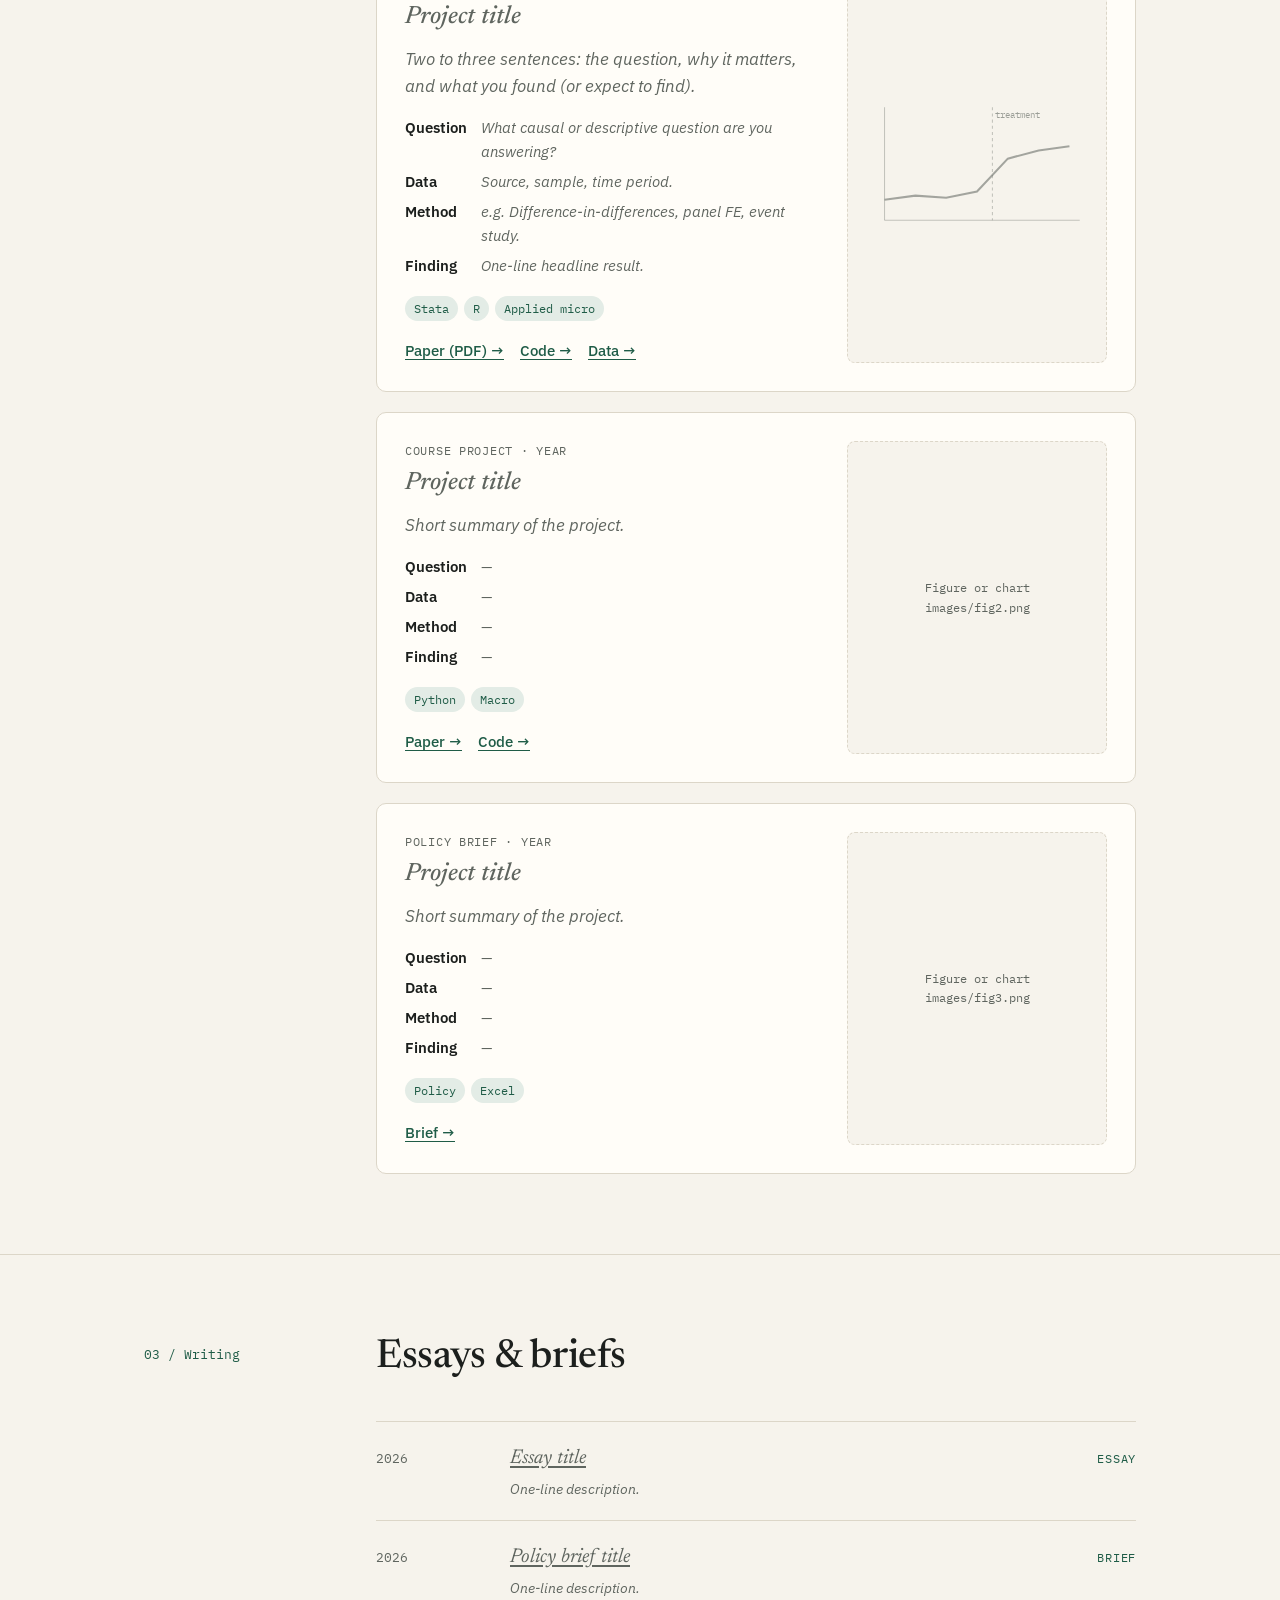
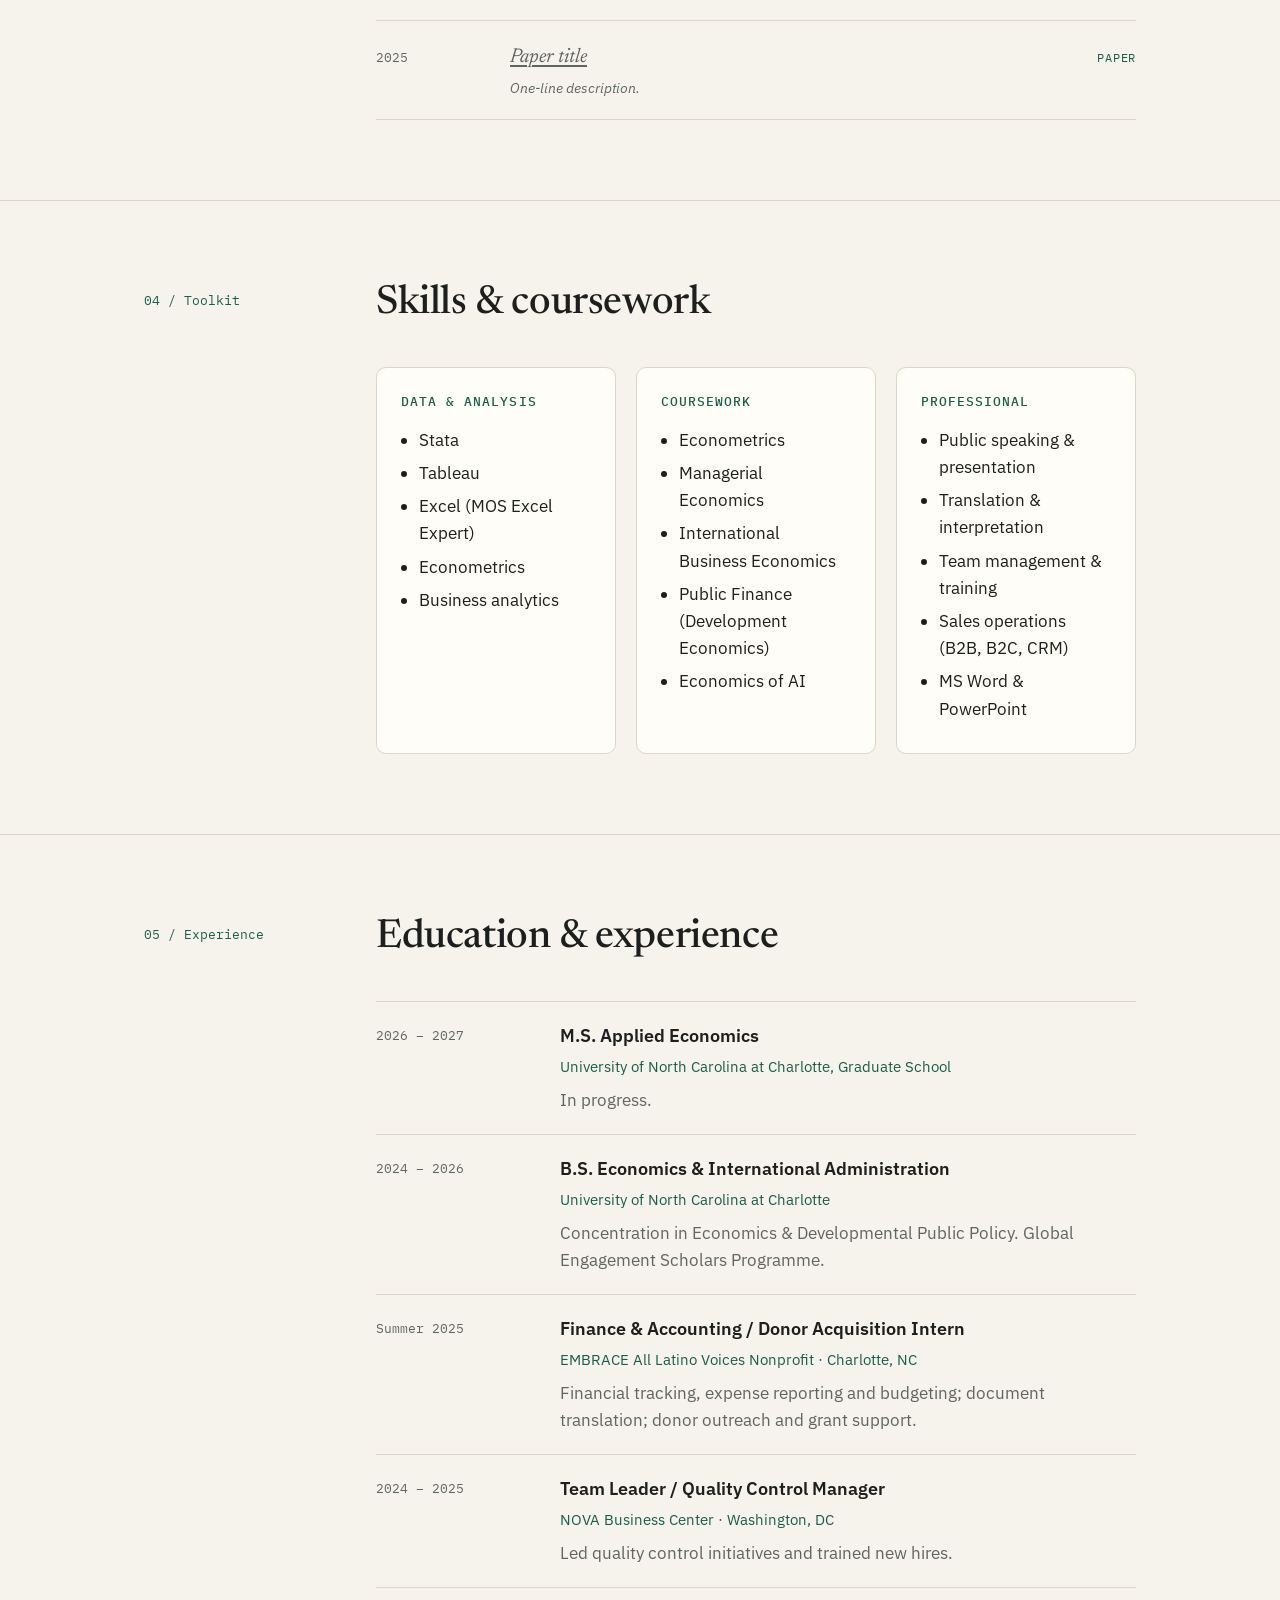
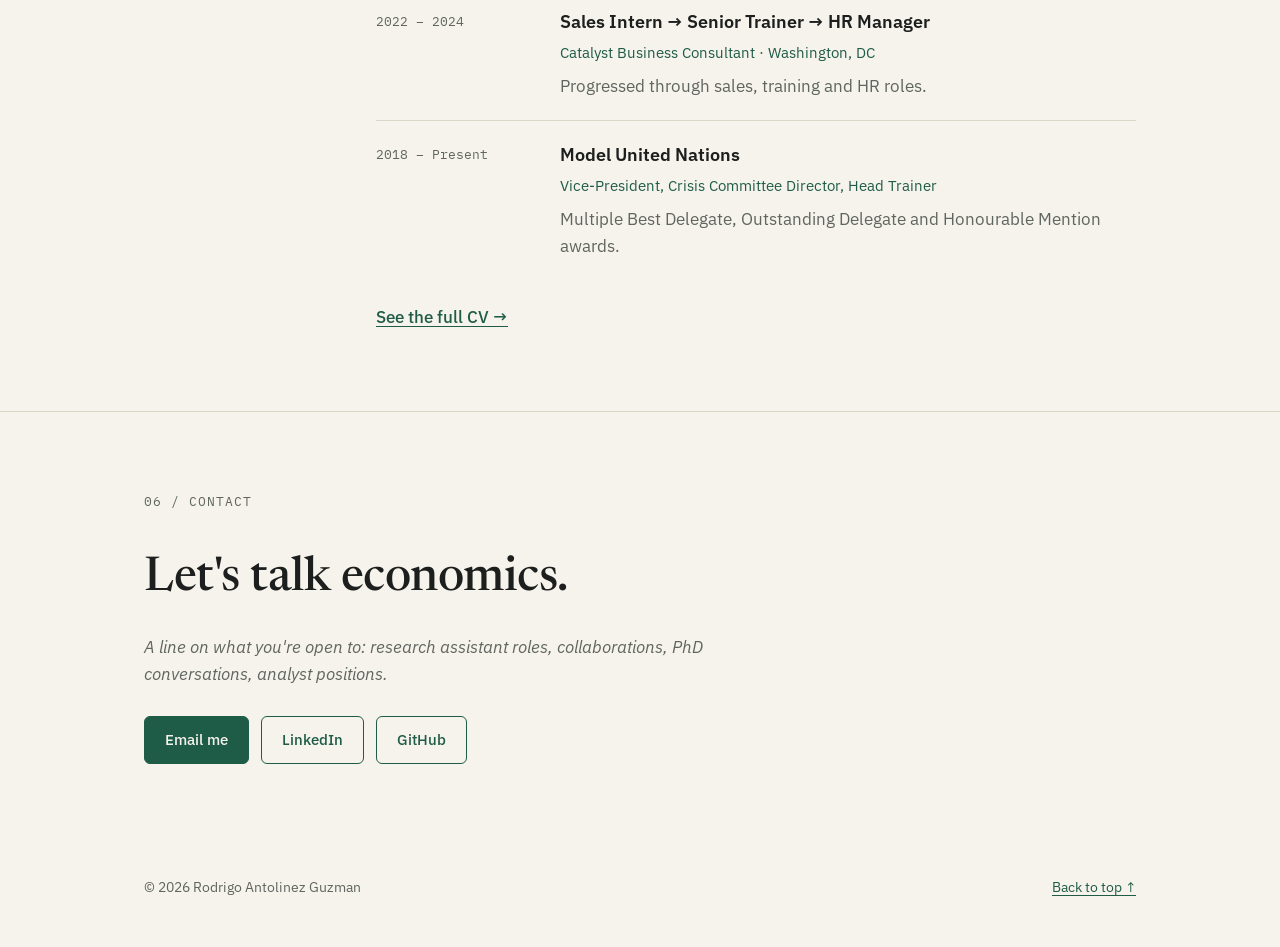
==== commit 7205a915: "Add CV page and PDF, fill home page from CV, move styles to styles.css Co-Authored-By: Claude Opus 5" ====
--- a/index.html
+++ b/index.html
@@ -11,194 +11,7 @@
   <link rel="preconnect" href="https://fonts.gstatic.com" crossorigin>
   <link href="https://fonts.googleapis.com/css2?family=Newsreader:ital,opsz,wght@0,6..72,400;0,6..72,500;0,6..72,600;0,6..72,700;1,6..72,400&family=IBM+Plex+Sans:wght@400;500;600&family=IBM+Plex+Mono:wght@400;500&display=swap" rel="stylesheet">
 
-  <style>
-    /* ============================================================
-       THEME — change colors here and the whole page follows.
-       ============================================================ */
-    :root {
-      --paper:   #f6f3ec;
-      --surface: #fffdf8;
-      --ink:     #1c1f1d;
-      --muted:   #5f655f;
-      --rule:    #dcd6c8;
-      --accent:  #1f5c47;   /* ledger green */
-      --accent-soft: #e3ece6;
-      --serif: "Newsreader", Georgia, serif;
-      --sans:  "IBM Plex Sans", system-ui, sans-serif;
-      --mono:  "IBM Plex Mono", ui-monospace, monospace;
-      --max: 1040px;
-    }
-    @media (prefers-color-scheme: dark) {
-      :root {
-        --paper:   #131614;
-        --surface: #1a1e1b;
-        --ink:     #ebe7dd;
-        --muted:   #9aa198;
-        --rule:    #2e342f;
-        --accent:  #7cc4a4;
-        --accent-soft: #1f2d26;
-      }
-    }
-
-    *, *::before, *::after { box-sizing: border-box; }
-    html { scroll-behavior: smooth; scroll-padding-top: 72px; }
-    body {
-      margin: 0;
-      background: var(--paper);
-      color: var(--ink);
-      font-family: var(--sans);
-      font-size: 17px;
-      line-height: 1.6;
-      -webkit-font-smoothing: antialiased;
-    }
-    a { color: var(--accent); text-underline-offset: 3px; }
-    a:hover { text-decoration-thickness: 2px; }
-    img { max-width: 100%; display: block; }
-    .wrap { max-width: var(--max); margin: 0 auto; padding: 0 24px; }
-
-    /* Placeholder text — delete the class once you fill something in */
-    .ph { color: var(--muted); font-style: italic; }
-
-    /* ---------- Nav ---------- */
-    header.nav {
-      position: sticky; top: 0; z-index: 10;
-      background: color-mix(in srgb, var(--paper) 88%, transparent);
-      backdrop-filter: blur(8px);
-      border-bottom: 1px solid var(--rule);
-    }
-    header.nav .wrap {
-      display: flex; align-items: center; justify-content: space-between;
-      height: 60px; gap: 16px;
-    }
-    .brand { font-family: var(--serif); font-size: 26px; font-weight: 700; color: var(--accent); text-decoration: none; }
-    nav ul { list-style: none; display: flex; gap: 22px; margin: 0; padding: 0; }
-    nav a { color: var(--muted); text-decoration: none; font-size: 14px; font-weight: 500; }
-    nav a:hover { color: var(--ink); }
-    .menu-btn { display: none; background: none; border: 1px solid var(--rule); color: var(--ink);
-      border-radius: 6px; padding: 6px 10px; font: 500 14px var(--sans); cursor: pointer; }
-
-    /* ---------- Hero ---------- */
-    .hero { padding: 96px 0 72px; border-bottom: 1px solid var(--rule); }
-    .eyebrow { font-family: var(--mono); font-size: 13px; letter-spacing: .08em; text-transform: uppercase; color: var(--accent); margin: 0 0 18px; }
-    .hero h1 {
-      font-family: var(--serif); font-weight: 500;
-      font-size: clamp(40px, 7vw, 72px); line-height: 1.05; letter-spacing: -0.02em;
-      margin: 0 0 24px;
-    }
-    .hero p.lede { font-family: var(--serif); font-size: clamp(19px, 2.4vw, 23px); line-height: 1.5; max-width: 640px; margin: 0 0 36px; color: var(--muted); }
-    .btns { display: flex; flex-wrap: wrap; gap: 12px; }
-    .btn {
-      display: inline-flex; align-items: center; gap: 8px;
-      padding: 11px 20px; border-radius: 6px; font-weight: 500; font-size: 15px;
-      text-decoration: none; border: 1px solid var(--accent);
-    }
-    .btn.primary { background: var(--accent); color: var(--paper); }
-    .btn.ghost { color: var(--accent); }
-    .btn:hover { text-decoration: none; filter: brightness(1.08); }
-
-    .stats { display: grid; grid-template-columns: repeat(3, 1fr); gap: 0; margin-top: 64px; border-top: 1px solid var(--rule); }
-    .stat { padding: 20px 20px 0 0; }
-    .stat + .stat { padding-left: 20px; border-left: 1px solid var(--rule); }
-    .stat b { display: block; font-family: var(--serif); font-size: 32px; font-weight: 500; }
-    .stat span { font-family: var(--mono); font-size: 12px; color: var(--muted); text-transform: uppercase; letter-spacing: .06em; }
-
-    /* ---------- Sections ---------- */
-    section { padding: 80px 0; border-bottom: 1px solid var(--rule); }
-    .sec-head { display: grid; grid-template-columns: 200px 1fr; gap: 32px; margin-bottom: 40px; }
-    .sec-num { font-family: var(--mono); font-size: 13px; color: var(--accent); padding-top: 10px; }
-    .sec-head h2 { font-family: var(--serif); font-weight: 500; font-size: clamp(30px, 4vw, 40px); line-height: 1.15; margin: 0; letter-spacing: -0.01em; }
-    .sec-body { margin-left: 232px; }
-
-    /* About */
-    .about-grid { display: grid; grid-template-columns: 1.6fr 1fr; gap: 48px; }
-    .about-grid p { margin: 0 0 16px; }
-    .facts { list-style: none; margin: 0; padding: 0; border-top: 1px solid var(--rule); }
-    .facts li { display: flex; justify-content: space-between; gap: 16px; padding: 12px 0; border-bottom: 1px solid var(--rule); font-size: 15px; }
-    .facts li span:first-child { font-family: var(--mono); font-size: 12px; text-transform: uppercase; letter-spacing: .06em; color: var(--muted); padding-top: 3px; }
-    .facts li span:last-child { text-align: right; }
-
-    /* Projects */
-    .projects { display: grid; gap: 20px; }
-    .project {
-      display: grid; grid-template-columns: 1fr 260px; gap: 32px;
-      background: var(--surface); border: 1px solid var(--rule); border-radius: 10px; padding: 28px;
-    }
-    .project .meta { font-family: var(--mono); font-size: 12px; color: var(--muted); text-transform: uppercase; letter-spacing: .06em; margin: 0 0 8px; }
-    .project h3 { font-family: var(--serif); font-weight: 500; font-size: 25px; line-height: 1.25; margin: 0 0 12px; }
-    .project p { margin: 0 0 16px; color: var(--muted); }
-    .project dl { margin: 0 0 18px; display: grid; grid-template-columns: auto 1fr; gap: 6px 14px; font-size: 15px; }
-    .project dt { font-weight: 600; }
-    .project dd { margin: 0; color: var(--muted); }
-    .tags { display: flex; flex-wrap: wrap; gap: 6px; margin-bottom: 18px; }
-    .tag { font-family: var(--mono); font-size: 12px; padding: 3px 9px; border-radius: 999px; background: var(--accent-soft); color: var(--accent); }
-    .links { display: flex; flex-wrap: wrap; gap: 16px; font-size: 15px; font-weight: 500; }
-    .figure {
-      border: 1px dashed var(--rule); border-radius: 8px; min-height: 180px;
-      display: flex; align-items: center; justify-content: center; text-align: center; padding: 16px;
-      color: var(--muted); font-family: var(--mono); font-size: 12px; background: var(--paper);
-    }
-    .figure svg { width: 100%; height: auto; }
-
-    /* Writing */
-    .writing { list-style: none; margin: 0; padding: 0; border-top: 1px solid var(--rule); }
-    .writing li { display: grid; grid-template-columns: 110px 1fr auto; gap: 24px; align-items: baseline; padding: 20px 0; border-bottom: 1px solid var(--rule); }
-    .writing .yr { font-family: var(--mono); font-size: 13px; color: var(--muted); }
-    .writing .t { font-family: var(--serif); font-size: 20px; }
-    .writing .t small { display: block; font-family: var(--sans); font-size: 14px; color: var(--muted); margin-top: 4px; }
-    .writing .kind { font-family: var(--mono); font-size: 12px; text-transform: uppercase; letter-spacing: .06em; color: var(--accent); }
-
-    /* Skills */
-    .skills { display: grid; grid-template-columns: repeat(3, 1fr); gap: 20px; }
-    .skill-col { background: var(--surface); border: 1px solid var(--rule); border-radius: 10px; padding: 24px; }
-    .skill-col h3 { font-family: var(--mono); font-size: 13px; text-transform: uppercase; letter-spacing: .08em; color: var(--accent); font-weight: 500; margin: 0 0 14px; }
-    .skill-col ul { margin: 0; padding-left: 18px; }
-    .skill-col li { margin-bottom: 6px; }
-
-    /* Experience / education timeline */
-    .timeline { list-style: none; margin: 0; padding: 0; }
-    .timeline li { display: grid; grid-template-columns: 160px 1fr; gap: 24px; padding: 20px 0; border-top: 1px solid var(--rule); }
-    .timeline .when { font-family: var(--mono); font-size: 13px; color: var(--muted); padding-top: 4px; }
-    .timeline h4 { margin: 0 0 4px; font-size: 18px; font-weight: 600; }
-    .timeline .where { color: var(--accent); font-size: 15px; margin: 0 0 8px; }
-    .timeline p { margin: 0; color: var(--muted); }
-
-    /* Contact */
-    .contact { text-align: left; }
-    .contact h2 { font-family: var(--serif); font-weight: 500; font-size: clamp(32px, 5vw, 48px); margin: 0 0 16px; letter-spacing: -0.01em; }
-    .contact p { color: var(--muted); max-width: 560px; margin: 0 0 28px; }
-    .contact-links { display: flex; flex-wrap: wrap; gap: 12px; }
-
-    footer { padding: 32px 0 48px; font-size: 14px; color: var(--muted); }
-    footer .wrap { display: flex; justify-content: space-between; flex-wrap: wrap; gap: 12px; }
-
-    /* ---------- Responsive ---------- */
-    @media (max-width: 860px) {
-      .sec-head { grid-template-columns: 1fr; gap: 8px; }
-      .sec-num { padding-top: 0; }
-      .sec-body { margin-left: 0; }
-      .about-grid, .project { grid-template-columns: 1fr; }
-      .skills { grid-template-columns: 1fr; }
-      .writing li { grid-template-columns: 1fr; gap: 4px; }
-      .timeline li { grid-template-columns: 1fr; gap: 4px; }
-    }
-    @media (max-width: 720px) {
-      body { font-size: 16px; }
-      .wrap { padding: 0 16px; }
-      .menu-btn { display: block; }
-      nav ul {
-        display: none; position: absolute; top: 60px; left: 0; right: 0;
-        flex-direction: column; gap: 0; background: var(--paper); border-bottom: 1px solid var(--rule);
-      }
-      nav ul.open { display: flex; }
-      nav ul a { display: block; padding: 14px 16px; border-top: 1px solid var(--rule); }
-      .hero { padding: 64px 0 48px; }
-      .stats { grid-template-columns: 1fr; }
-      .stat + .stat { border-left: 0; padding-left: 0; border-top: 1px solid var(--rule); }
-      .stat { padding: 16px 0; }
-      section { padding: 56px 0; }
-      .project { padding: 20px; }
-    }
-  </style>
+  <link rel="stylesheet" href="styles.css">
 </head>
 <body>
 
@@ -215,6 +28,7 @@
           <li><a href="#skills">Skills</a></li>
           <li><a href="#experience">Experience</a></li>
           <li><a href="#contact">Contact</a></li>
+          <li><a href="cv.html">CV</a></li>
         </ul>
       </nav>
     </div>
@@ -227,18 +41,17 @@
       <div class="wrap">
         <p class="eyebrow">Economics · Data · Policy</p>
         <h1>Rodrigo Antolinez Guzman</h1>
-        <p class="lede"><span class="ph">One or two sentences on what you study and why. Example: "M.S. Economics student using applied econometrics to study how local markets respond to demand shocks."</span></p>
+        <p class="lede"><span class="ph">One or two sentences on what you study and why. Example: "M.S. Applied Economics student using applied econometrics to study how local markets respond to demand shocks."</span></p>
         <div class="btns">
           <a class="btn primary" href="#research">View research</a>
-          <!-- Upload your CV PDF to the repo (e.g. cv.pdf) and it will open here -->
-          <a class="btn ghost" href="cv.pdf" target="_blank" rel="noopener">Download CV</a>
+          <a class="btn ghost" href="cv.html">View CV</a>
         </div>
 
         <!-- Headline numbers. Swap for whatever you want to highlight, or delete this block. -->
         <div class="stats">
-          <div class="stat"><b>0</b><span>Research projects</span></div>
-          <div class="stat"><b>0</b><span>Datasets built</span></div>
-          <div class="stat"><b>M.S.</b><span>Economics, in progress</span></div>
+          <div class="stat"><b>M.S.</b><span>Applied Economics, in progress</span></div>
+          <div class="stat"><b>3</b><span>Languages</span></div>
+          <div class="stat"><b>4</b><span>Professional certificates</span></div>
         </div>
       </div>
     </div>
@@ -257,11 +70,11 @@
             <p class="ph">Paragraph 3: What you're looking for next (RA positions, PhD programs, analyst roles, etc.).</p>
           </div>
           <ul class="facts">
-            <li><span>Program</span><span class="ph">M.S. Economics, [University]</span></li>
-            <li><span>Undergrad</span><span class="ph">B.S. Economics, [University]</span></li>
-            <li><span>Fields</span><span class="ph">[e.g. Applied micro, IO]</span></li>
-            <li><span>Based in</span><span class="ph">[City, State]</span></li>
-            <li><span>Languages</span><span class="ph">[e.g. English, Spanish]</span></li>
+            <li><span>Program</span><span>M.S. Applied Economics, UNC Charlotte</span></li>
+            <li><span>Undergrad</span><span>B.S. Economics &amp; International Administration, UNC Charlotte</span></li>
+            <li><span>Concentration</span><span>Economics &amp; Developmental Public Policy</span></li>
+            <li><span>Based in</span><span>Charlotte, NC</span></li>
+            <li><span>Languages</span><span>Spanish &amp; English (native), French (basic)</span></li>
           </ul>
         </div>
       </div>
@@ -385,34 +198,37 @@
       <div class="wrap">
         <div class="sec-head">
           <div class="sec-num">04 / Toolkit</div>
-          <h2>Methods &amp; tools</h2>
+          <h2>Skills &amp; coursework</h2>
         </div>
         <div class="sec-body skills">
           <div class="skill-col">
-            <h3>Econometrics</h3>
-            <ul class="ph">
-              <li>OLS / IV</li>
-              <li>Panel data, fixed effects</li>
-              <li>Difference-in-differences</li>
-              <li>Time series</li>
+            <h3>Data &amp; Analysis</h3>
+            <ul>
+              <li>Stata</li>
+              <li>Tableau</li>
+              <li>Excel (MOS Excel Expert)</li>
+              <li>Econometrics</li>
+              <li>Business analytics</li>
             </ul>
           </div>
           <div class="skill-col">
-            <h3>Programming</h3>
-            <ul class="ph">
-              <li>Stata</li>
-              <li>R</li>
-              <li>Python (pandas)</li>
-              <li>SQL</li>
+            <h3>Coursework</h3>
+            <ul>
+              <li>Econometrics</li>
+              <li>Managerial Economics</li>
+              <li>International Business Economics</li>
+              <li>Public Finance (Development Economics)</li>
+              <li>Economics of AI</li>
             </ul>
           </div>
           <div class="skill-col">
-            <h3>Data &amp; Communication</h3>
-            <ul class="ph">
-              <li>Data collection &amp; cleaning</li>
-              <li>Visualization</li>
-              <li>LaTeX</li>
-              <li>Excel</li>
+            <h3>Professional</h3>
+            <ul>
+              <li>Public speaking &amp; presentation</li>
+              <li>Translation &amp; interpretation</li>
+              <li>Team management &amp; training</li>
+              <li>Sales operations (B2B, B2C, CRM)</li>
+              <li>MS Word &amp; PowerPoint</li>
             </ul>
           </div>
         </div>
@@ -429,30 +245,55 @@
         <div class="sec-body">
           <ul class="timeline">
             <li>
-              <span class="when">2026 – Present</span>
-              <div>
-                <h4>M.S. Economics</h4>
-                <p class="where ph">[University]</p>
-                <p class="ph">Relevant coursework: Graduate Econometrics, Macroeconomics, …</p>
-              </div>
-            </li>
-            <li>
-              <span class="when">20XX – 2026</span>
-              <div>
-                <h4>B.S. Economics</h4>
-                <p class="where ph">[University]</p>
-                <p class="ph">Honors, thesis, relevant coursework.</p>
-              </div>
-            </li>
-            <li>
-              <span class="when">20XX – 20XX</span>
-              <div>
-                <h4 class="ph">Role title</h4>
-                <p class="where ph">[Organization]</p>
-                <p class="ph">One or two lines on what you did and the impact.</p>
+              <span class="when">2026 – 2027</span>
+              <div>
+                <h4>M.S. Applied Economics</h4>
+                <p class="where">University of North Carolina at Charlotte, Graduate School</p>
+                <p>In progress.</p>
+              </div>
+            </li>
+            <li>
+              <span class="when">2024 – 2026</span>
+              <div>
+                <h4>B.S. Economics &amp; International Administration</h4>
+                <p class="where">University of North Carolina at Charlotte</p>
+                <p>Concentration in Economics &amp; Developmental Public Policy. Global Engagement Scholars Programme.</p>
+              </div>
+            </li>
+            <li>
+              <span class="when">Summer 2025</span>
+              <div>
+                <h4>Finance &amp; Accounting / Donor Acquisition Intern</h4>
+                <p class="where">EMBRACE All Latino Voices Nonprofit · Charlotte, NC</p>
+                <p>Financial tracking, expense reporting and budgeting; document translation; donor outreach and grant support.</p>
+              </div>
+            </li>
+            <li>
+              <span class="when">2024 – 2025</span>
+              <div>
+                <h4>Team Leader / Quality Control Manager</h4>
+                <p class="where">NOVA Business Center · Washington, DC</p>
+                <p>Led quality control initiatives and trained new hires.</p>
+              </div>
+            </li>
+            <li>
+              <span class="when">2022 – 2024</span>
+              <div>
+                <h4>Sales Intern → Senior Trainer → HR Manager</h4>
+                <p class="where">Catalyst Business Consultant · Washington, DC</p>
+                <p>Progressed through sales, training and HR roles.</p>
+              </div>
+            </li>
+            <li>
+              <span class="when">2018 – Present</span>
+              <div>
+                <h4>Model United Nations</h4>
+                <p class="where">Vice-President, Crisis Committee Director, Head Trainer</p>
+                <p>Multiple Best Delegate, Outstanding Delegate and Honourable Mention awards.</p>
               </div>
             </li>
           </ul>
+          <a class="more-link" href="cv.html">See the full CV →</a>
         </div>
       </div>
     </section>
@@ -464,8 +305,8 @@
         <h2>Let's talk economics.</h2>
         <p class="ph">A line on what you're open to: research assistant roles, collaborations, PhD conversations, analyst positions.</p>
         <div class="contact-links">
-          <a class="btn primary" href="mailto:you@example.com">Email me</a>
-          <a class="btn ghost" href="https://www.linkedin.com/in/your-handle" target="_blank" rel="noopener">LinkedIn</a>
+          <a class="btn primary" href="mailto:rodrigoantolinez18@gmail.com">Email me</a>
+          <a class="btn ghost" href="https://www.linkedin.com/in/rodantolinez/" target="_blank" rel="noopener">LinkedIn</a>
           <a class="btn ghost" href="https://github.com/Rodantz18" target="_blank" rel="noopener">GitHub</a>
         </div>
       </div>
--- a/styles.css
+++ b/styles.css
@@ -0,0 +1,201 @@
+/* ============================================================
+   THEME — change colors here and the whole page follows.
+   ============================================================ */
+:root {
+  --paper:   #f6f3ec;
+  --surface: #fffdf8;
+  --ink:     #1c1f1d;
+  --muted:   #5f655f;
+  --rule:    #dcd6c8;
+  --accent:  #1f5c47;   /* ledger green */
+  --accent-soft: #e3ece6;
+  --serif: "Newsreader", Georgia, serif;
+  --sans:  "IBM Plex Sans", system-ui, sans-serif;
+  --mono:  "IBM Plex Mono", ui-monospace, monospace;
+  --max: 1040px;
+}
+@media (prefers-color-scheme: dark) {
+  :root {
+    --paper:   #131614;
+    --surface: #1a1e1b;
+    --ink:     #ebe7dd;
+    --muted:   #9aa198;
+    --rule:    #2e342f;
+    --accent:  #7cc4a4;
+    --accent-soft: #1f2d26;
+  }
+}
+
+*, *::before, *::after { box-sizing: border-box; }
+html { scroll-behavior: smooth; scroll-padding-top: 72px; }
+body {
+  margin: 0;
+  background: var(--paper);
+  color: var(--ink);
+  font-family: var(--sans);
+  font-size: 17px;
+  line-height: 1.6;
+  -webkit-font-smoothing: antialiased;
+}
+a { color: var(--accent); text-underline-offset: 3px; }
+a:hover { text-decoration-thickness: 2px; }
+img { max-width: 100%; display: block; }
+.wrap { max-width: var(--max); margin: 0 auto; padding: 0 24px; }
+
+/* Placeholder text — delete the class once you fill something in */
+.ph { color: var(--muted); font-style: italic; }
+
+/* ---------- Nav ---------- */
+header.nav {
+  position: sticky; top: 0; z-index: 10;
+  background: color-mix(in srgb, var(--paper) 88%, transparent);
+  backdrop-filter: blur(8px);
+  border-bottom: 1px solid var(--rule);
+}
+header.nav .wrap {
+  display: flex; align-items: center; justify-content: space-between;
+  height: 60px; gap: 16px;
+}
+.brand { font-family: var(--serif); font-size: 26px; font-weight: 700; color: var(--accent); text-decoration: none; }
+nav ul { list-style: none; display: flex; gap: 22px; margin: 0; padding: 0; }
+nav a { color: var(--muted); text-decoration: none; font-size: 14px; font-weight: 500; }
+nav a:hover { color: var(--ink); }
+.menu-btn { display: none; background: none; border: 1px solid var(--rule); color: var(--ink);
+  border-radius: 6px; padding: 6px 10px; font: 500 14px var(--sans); cursor: pointer; }
+
+/* ---------- Hero ---------- */
+.hero { padding: 96px 0 72px; border-bottom: 1px solid var(--rule); }
+.eyebrow { font-family: var(--mono); font-size: 13px; letter-spacing: .08em; text-transform: uppercase; color: var(--accent); margin: 0 0 18px; }
+.hero h1 {
+  font-family: var(--serif); font-weight: 500;
+  font-size: clamp(40px, 7vw, 72px); line-height: 1.05; letter-spacing: -0.02em;
+  margin: 0 0 24px;
+}
+.hero p.lede { font-family: var(--serif); font-size: clamp(19px, 2.4vw, 23px); line-height: 1.5; max-width: 640px; margin: 0 0 36px; color: var(--muted); }
+.btns { display: flex; flex-wrap: wrap; gap: 12px; }
+.btn {
+  display: inline-flex; align-items: center; gap: 8px;
+  padding: 11px 20px; border-radius: 6px; font-weight: 500; font-size: 15px;
+  text-decoration: none; border: 1px solid var(--accent);
+}
+.btn.primary { background: var(--accent); color: var(--paper); }
+.btn.ghost { color: var(--accent); }
+.btn:hover { text-decoration: none; filter: brightness(1.08); }
+
+.stats { display: grid; grid-template-columns: repeat(3, 1fr); gap: 0; margin-top: 64px; border-top: 1px solid var(--rule); }
+.stat { padding: 20px 20px 0 0; }
+.stat + .stat { padding-left: 20px; border-left: 1px solid var(--rule); }
+.stat b { display: block; font-family: var(--serif); font-size: 32px; font-weight: 500; }
+.stat span { font-family: var(--mono); font-size: 12px; color: var(--muted); text-transform: uppercase; letter-spacing: .06em; }
+
+/* ---------- Sections ---------- */
+section { padding: 80px 0; border-bottom: 1px solid var(--rule); }
+.sec-head { display: grid; grid-template-columns: 200px 1fr; gap: 32px; margin-bottom: 40px; }
+.sec-num { font-family: var(--mono); font-size: 13px; color: var(--accent); padding-top: 10px; }
+.sec-head h2 { font-family: var(--serif); font-weight: 500; font-size: clamp(30px, 4vw, 40px); line-height: 1.15; margin: 0; letter-spacing: -0.01em; }
+.sec-body { margin-left: 232px; }
+
+/* About */
+.about-grid { display: grid; grid-template-columns: 1.6fr 1fr; gap: 48px; }
+.about-grid p { margin: 0 0 16px; }
+.facts { list-style: none; margin: 0; padding: 0; border-top: 1px solid var(--rule); }
+.facts li { display: flex; justify-content: space-between; gap: 16px; padding: 12px 0; border-bottom: 1px solid var(--rule); font-size: 15px; }
+.facts li span:first-child { font-family: var(--mono); font-size: 12px; text-transform: uppercase; letter-spacing: .06em; color: var(--muted); padding-top: 3px; }
+.facts li span:last-child { text-align: right; }
+
+/* Projects */
+.projects { display: grid; gap: 20px; }
+.project {
+  display: grid; grid-template-columns: 1fr 260px; gap: 32px;
+  background: var(--surface); border: 1px solid var(--rule); border-radius: 10px; padding: 28px;
+}
+.project .meta { font-family: var(--mono); font-size: 12px; color: var(--muted); text-transform: uppercase; letter-spacing: .06em; margin: 0 0 8px; }
+.project h3 { font-family: var(--serif); font-weight: 500; font-size: 25px; line-height: 1.25; margin: 0 0 12px; }
+.project p { margin: 0 0 16px; color: var(--muted); }
+.project dl { margin: 0 0 18px; display: grid; grid-template-columns: auto 1fr; gap: 6px 14px; font-size: 15px; }
+.project dt { font-weight: 600; }
+.project dd { margin: 0; color: var(--muted); }
+.tags { display: flex; flex-wrap: wrap; gap: 6px; margin-bottom: 18px; }
+.tag { font-family: var(--mono); font-size: 12px; padding: 3px 9px; border-radius: 999px; background: var(--accent-soft); color: var(--accent); }
+.links { display: flex; flex-wrap: wrap; gap: 16px; font-size: 15px; font-weight: 500; }
+.figure {
+  border: 1px dashed var(--rule); border-radius: 8px; min-height: 180px;
+  display: flex; align-items: center; justify-content: center; text-align: center; padding: 16px;
+  color: var(--muted); font-family: var(--mono); font-size: 12px; background: var(--paper);
+}
+.figure svg { width: 100%; height: auto; }
+
+/* Writing */
+.writing { list-style: none; margin: 0; padding: 0; border-top: 1px solid var(--rule); }
+.writing li { display: grid; grid-template-columns: 110px 1fr auto; gap: 24px; align-items: baseline; padding: 20px 0; border-bottom: 1px solid var(--rule); }
+.writing .yr { font-family: var(--mono); font-size: 13px; color: var(--muted); }
+.writing .t { font-family: var(--serif); font-size: 20px; }
+.writing .t small { display: block; font-family: var(--sans); font-size: 14px; color: var(--muted); margin-top: 4px; }
+.writing .kind { font-family: var(--mono); font-size: 12px; text-transform: uppercase; letter-spacing: .06em; color: var(--accent); }
+
+/* Skills */
+.skills { display: grid; grid-template-columns: repeat(3, 1fr); gap: 20px; }
+.skill-col { background: var(--surface); border: 1px solid var(--rule); border-radius: 10px; padding: 24px; }
+.skill-col h3 { font-family: var(--mono); font-size: 13px; text-transform: uppercase; letter-spacing: .08em; color: var(--accent); font-weight: 500; margin: 0 0 14px; }
+.skill-col ul { margin: 0; padding-left: 18px; }
+.skill-col li { margin-bottom: 6px; }
+
+/* Experience / education timeline */
+.timeline { list-style: none; margin: 0; padding: 0; }
+.timeline li { display: grid; grid-template-columns: 160px 1fr; gap: 24px; padding: 20px 0; border-top: 1px solid var(--rule); }
+.timeline .when { font-family: var(--mono); font-size: 13px; color: var(--muted); padding-top: 4px; }
+.timeline h4 { margin: 0 0 4px; font-size: 18px; font-weight: 600; }
+.timeline .where { color: var(--accent); font-size: 15px; margin: 0 0 8px; }
+.timeline p { margin: 0; color: var(--muted); }
+
+/* Contact */
+.contact { text-align: left; }
+.contact h2 { font-family: var(--serif); font-weight: 500; font-size: clamp(32px, 5vw, 48px); margin: 0 0 16px; letter-spacing: -0.01em; }
+.contact p { color: var(--muted); max-width: 560px; margin: 0 0 28px; }
+.contact-links { display: flex; flex-wrap: wrap; gap: 12px; }
+
+footer { padding: 32px 0 48px; font-size: 14px; color: var(--muted); }
+footer .wrap { display: flex; justify-content: space-between; flex-wrap: wrap; gap: 12px; }
+
+/* ---------- Responsive ---------- */
+@media (max-width: 860px) {
+  .sec-head { grid-template-columns: 1fr; gap: 8px; }
+  .sec-num { padding-top: 0; }
+  .sec-body { margin-left: 0; }
+  .about-grid, .project { grid-template-columns: 1fr; }
+  .skills { grid-template-columns: 1fr; }
+  .writing li { grid-template-columns: 1fr; gap: 4px; }
+  .timeline li { grid-template-columns: 1fr; gap: 4px; }
+}
+@media (max-width: 720px) {
+  body { font-size: 16px; }
+  .wrap { padding: 0 16px; }
+  .menu-btn { display: block; }
+  nav ul {
+    display: none; position: absolute; top: 60px; left: 0; right: 0;
+    flex-direction: column; gap: 0; background: var(--paper); border-bottom: 1px solid var(--rule);
+  }
+  nav ul.open { display: flex; }
+  nav ul a { display: block; padding: 14px 16px; border-top: 1px solid var(--rule); }
+  .hero { padding: 64px 0 48px; }
+  .stats { grid-template-columns: 1fr; }
+  .stat + .stat { border-left: 0; padding-left: 0; border-top: 1px solid var(--rule); }
+  .stat { padding: 16px 0; }
+  section { padding: 56px 0; }
+  .project { padding: 20px; }
+}
+
+/* ---------- CV page ---------- */
+nav a.active { color: var(--accent); }
+.cv-hero { padding: 72px 0 48px; border-bottom: 1px solid var(--rule); }
+.cv-hero h1 { font-family: var(--serif); font-weight: 500; font-size: clamp(36px, 6vw, 56px); line-height: 1.1; letter-spacing: -0.02em; margin: 0 0 14px; }
+.cv-contact { display: flex; flex-wrap: wrap; gap: 8px 22px; color: var(--muted); font-size: 15px; margin: 0 0 28px; }
+.timeline ul.pts { margin: 10px 0 0; padding-left: 18px; color: var(--muted); }
+.timeline ul.pts li { display: list-item; border: 0; padding: 0; margin-bottom: 6px; }
+.course-list { columns: 2; column-gap: 32px; margin: 0; padding-left: 18px; }
+.course-list li { margin-bottom: 8px; break-inside: avoid; }
+.more-link { display: inline-block; margin-top: 24px; font-weight: 500; }
+@media (max-width: 720px) {
+  .cv-hero { padding: 48px 0 36px; }
+  .course-list { columns: 1; }
+}
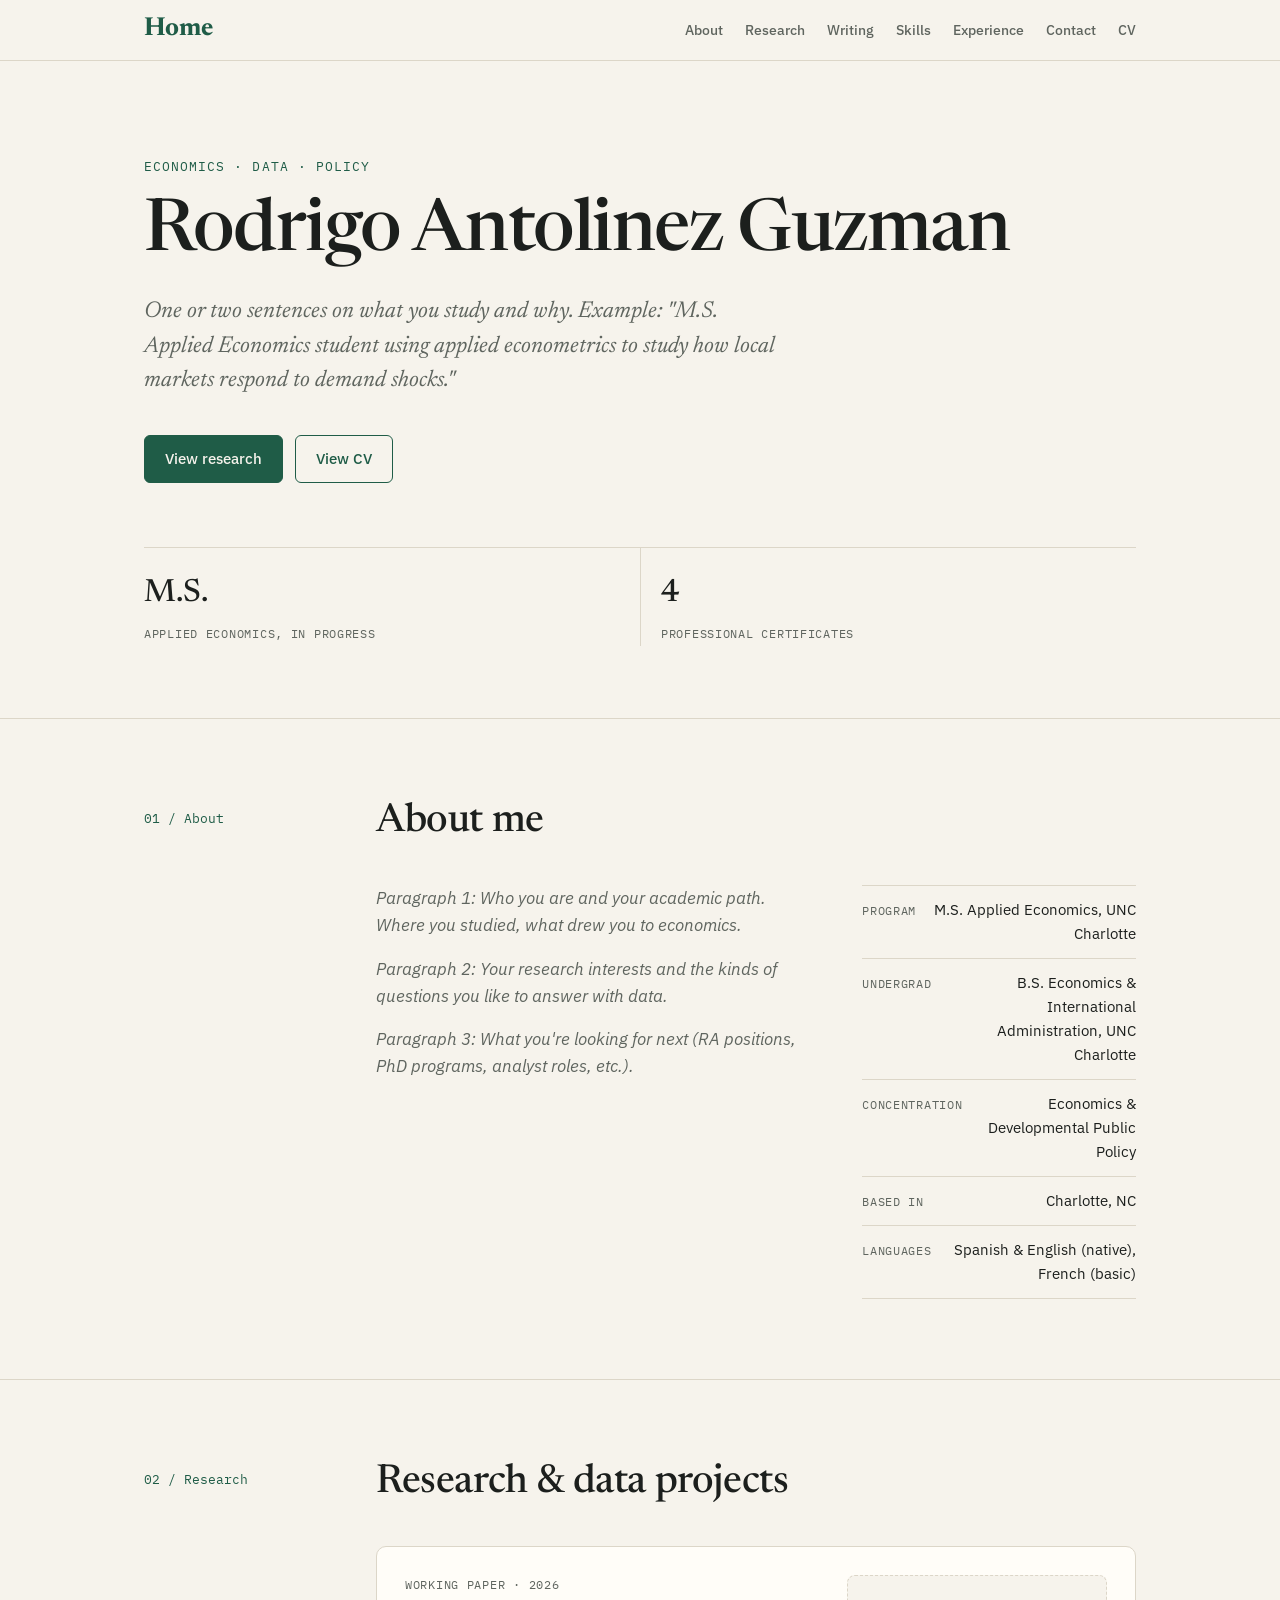
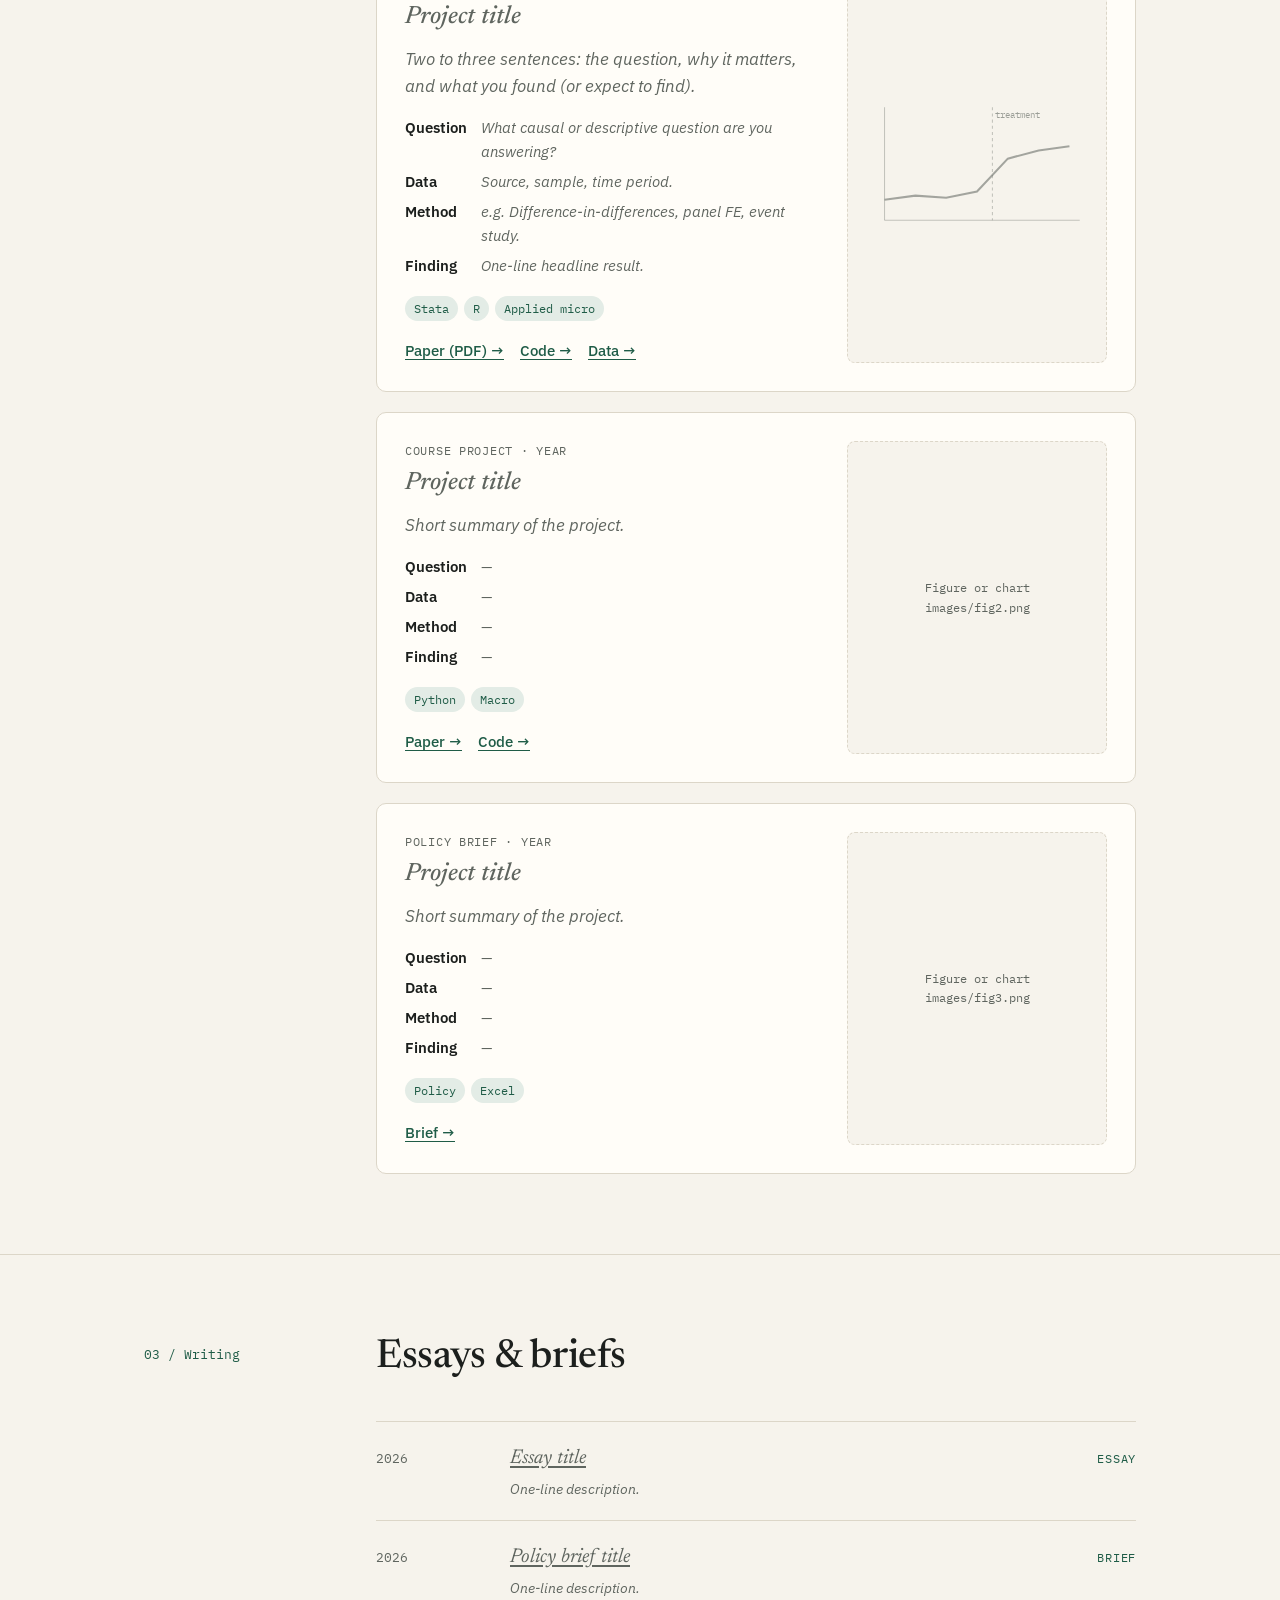
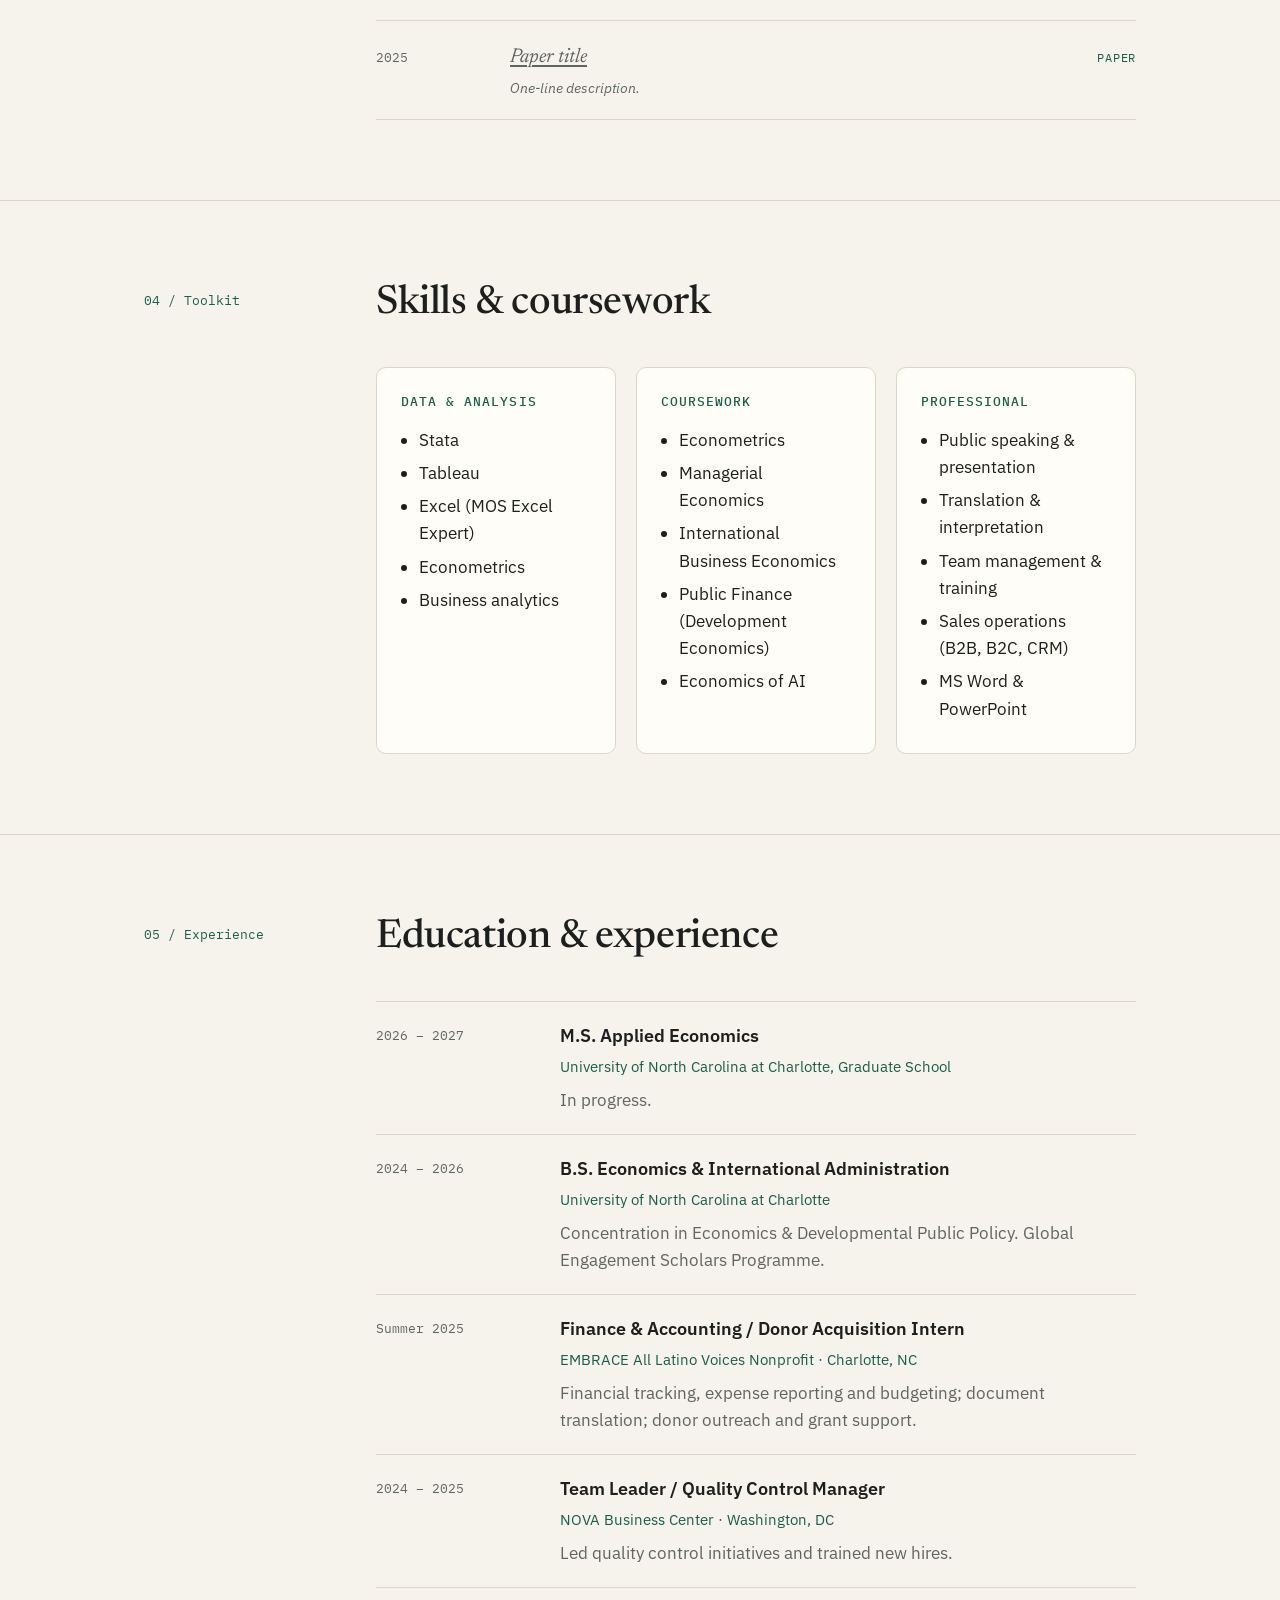
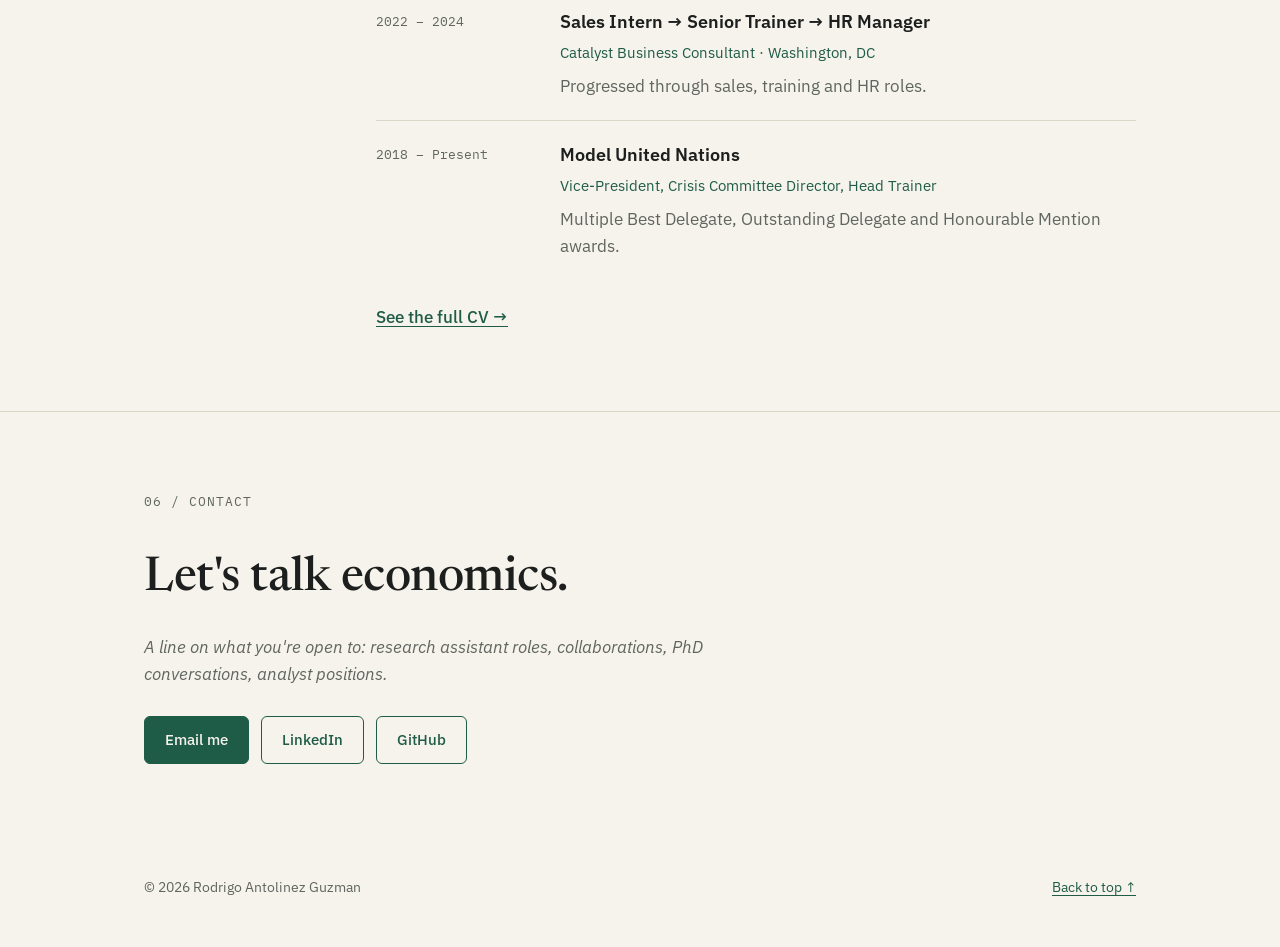
==== commit 9458602f: "Remove languages stat from home page header Co-Authored-By: Claude Opus 5.5 <noreply@anthropic.com> " ====
--- a/index.html
+++ b/index.html
@@ -50,7 +50,6 @@
         <!-- Headline numbers. Swap for whatever you want to highlight, or delete this block. -->
         <div class="stats">
           <div class="stat"><b>M.S.</b><span>Applied Economics, in progress</span></div>
-          <div class="stat"><b>3</b><span>Languages</span></div>
           <div class="stat"><b>4</b><span>Professional certificates</span></div>
         </div>
       </div>
--- a/styles.css
+++ b/styles.css
@@ -82,7 +82,7 @@
 .btn.ghost { color: var(--accent); }
 .btn:hover { text-decoration: none; filter: brightness(1.08); }
 
-.stats { display: grid; grid-template-columns: repeat(3, 1fr); gap: 0; margin-top: 64px; border-top: 1px solid var(--rule); }
+.stats { display: grid; grid-template-columns: repeat(2, 1fr); gap: 0; margin-top: 64px; border-top: 1px solid var(--rule); }
 .stat { padding: 20px 20px 0 0; }
 .stat + .stat { padding-left: 20px; border-left: 1px solid var(--rule); }
 .stat b { display: block; font-family: var(--serif); font-size: 32px; font-weight: 500; }
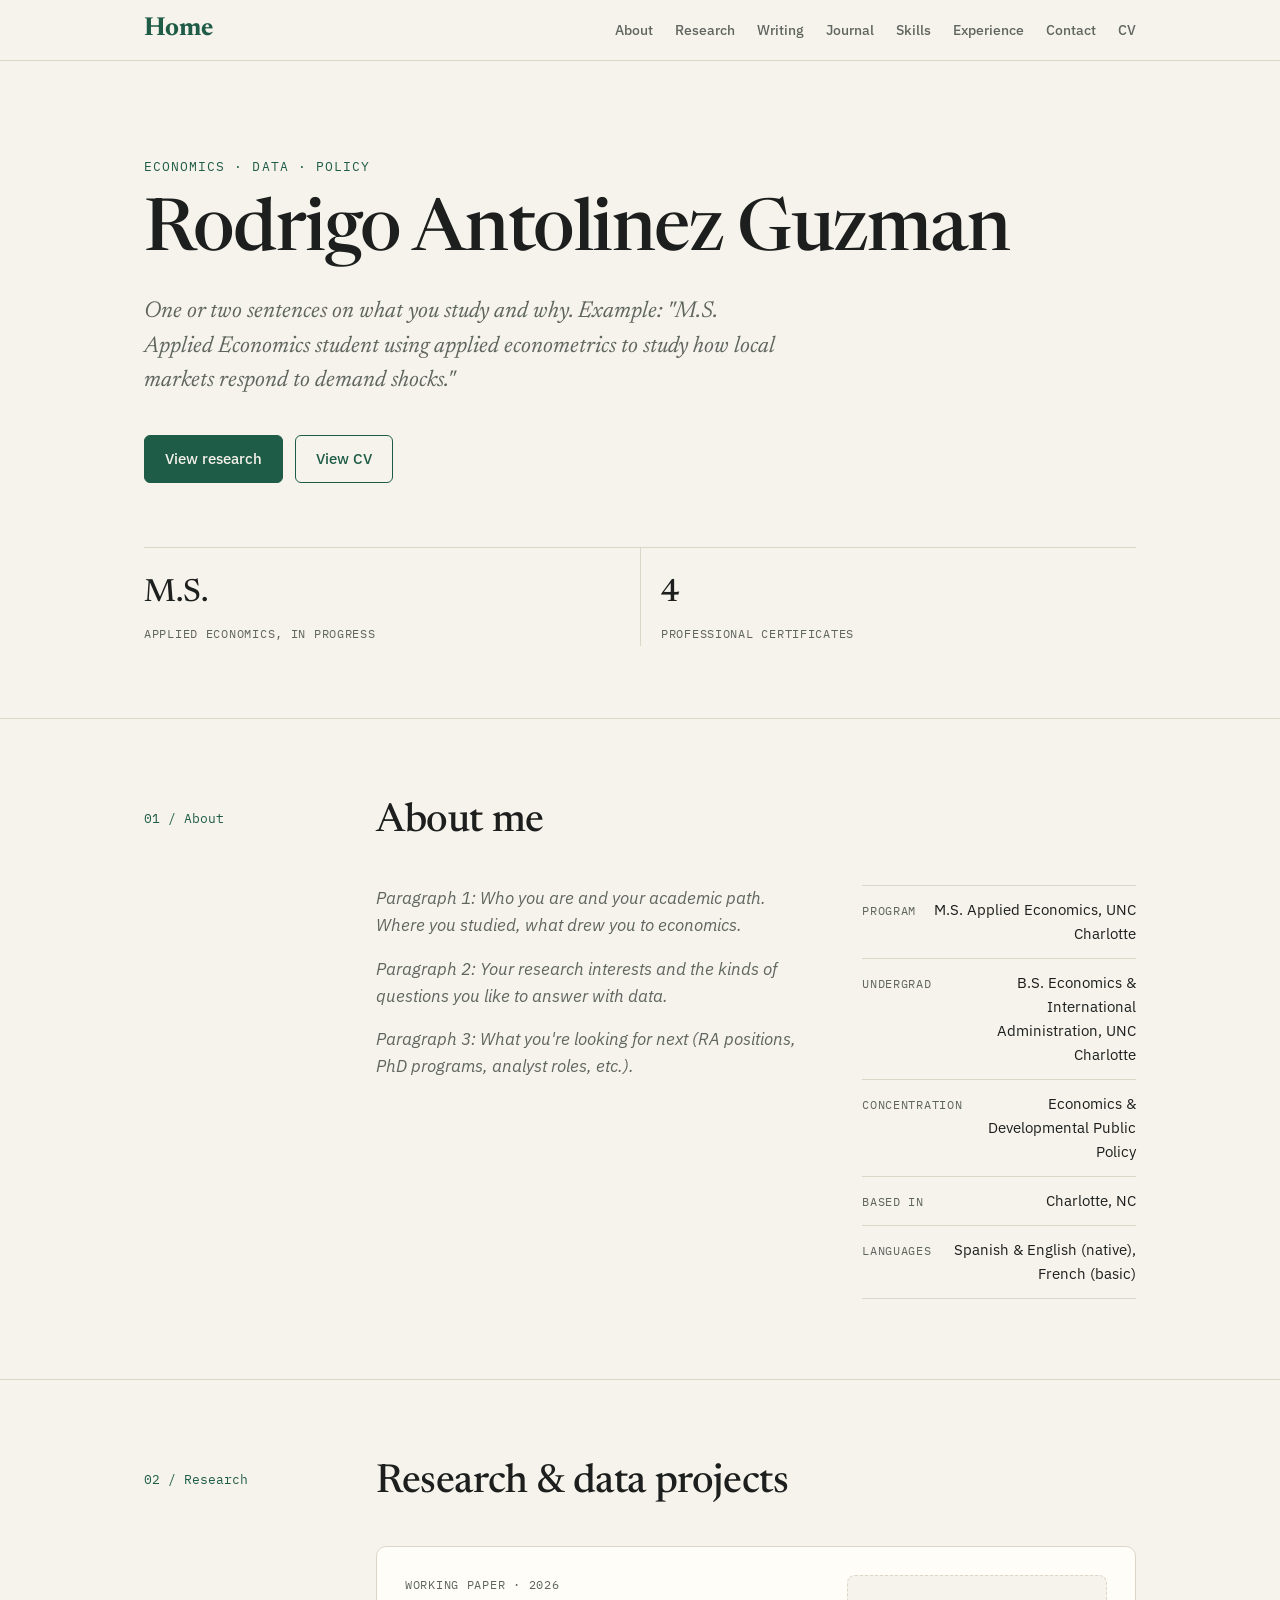
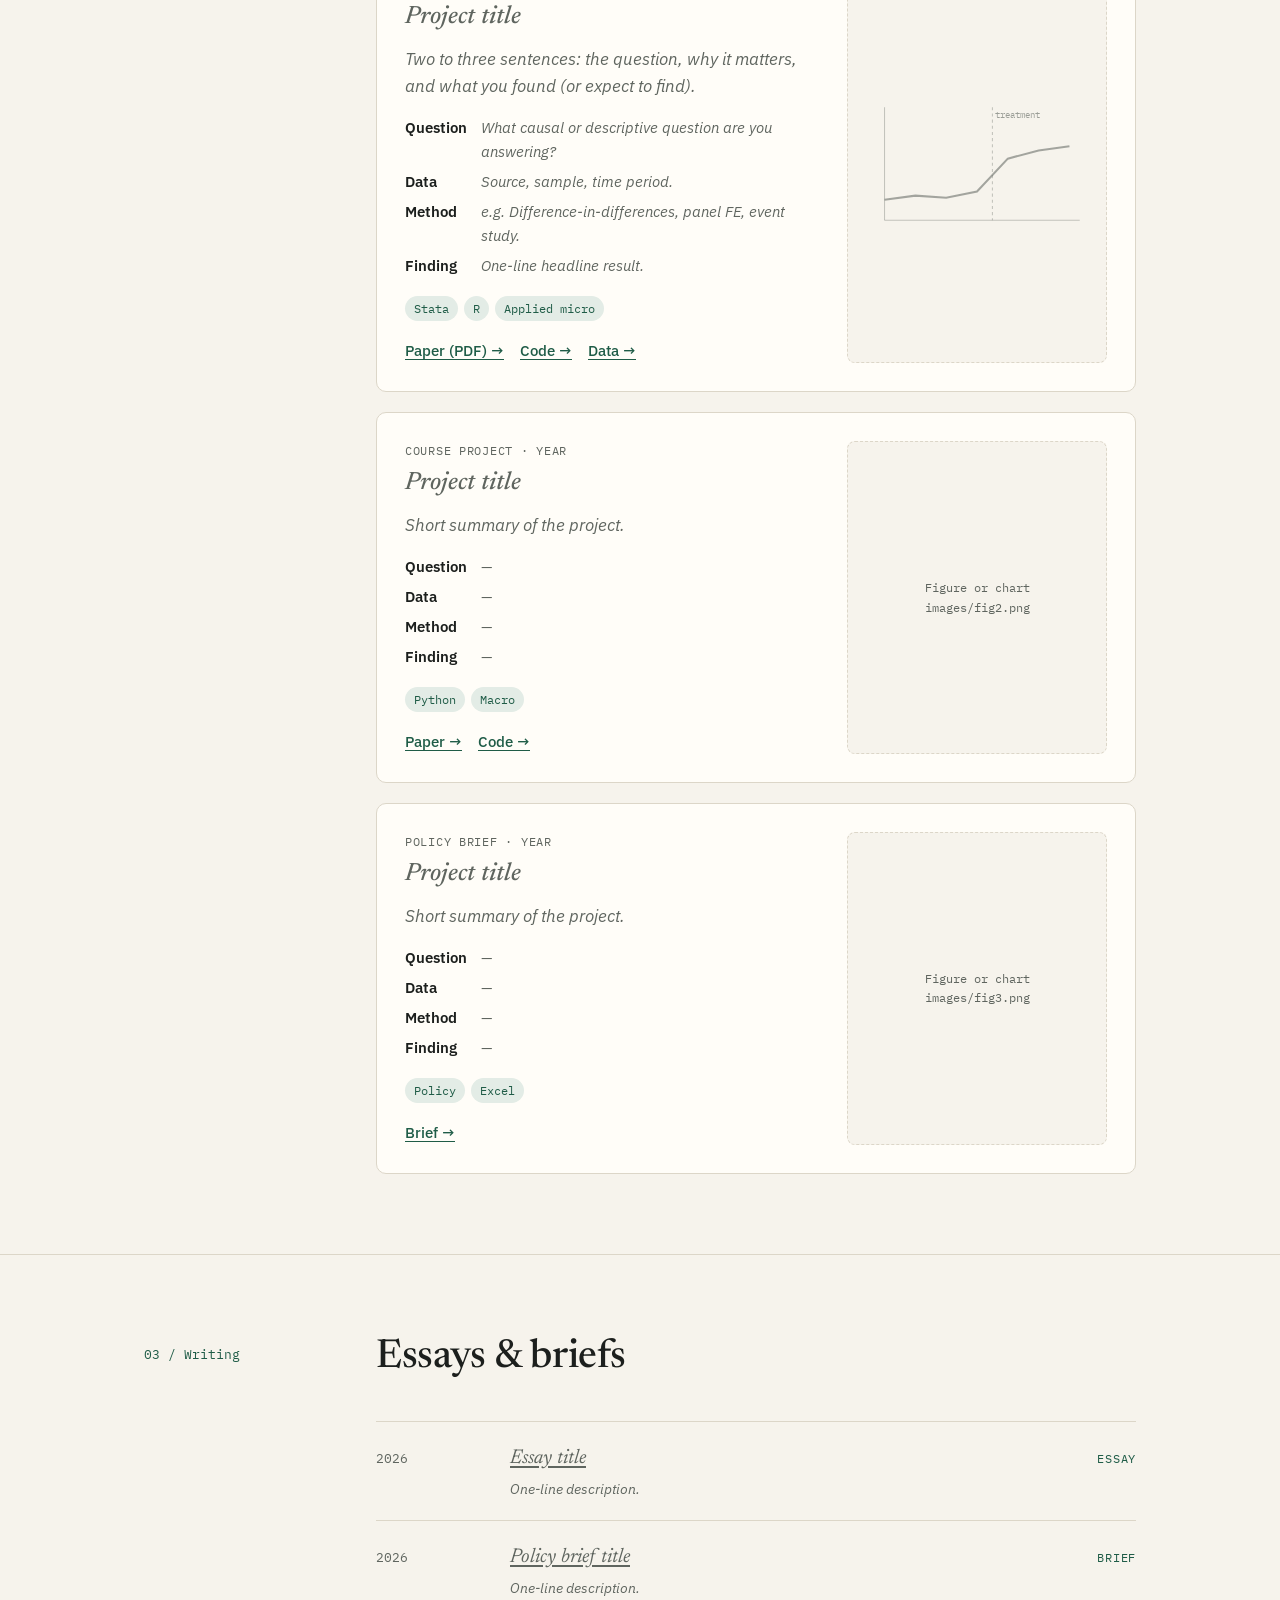
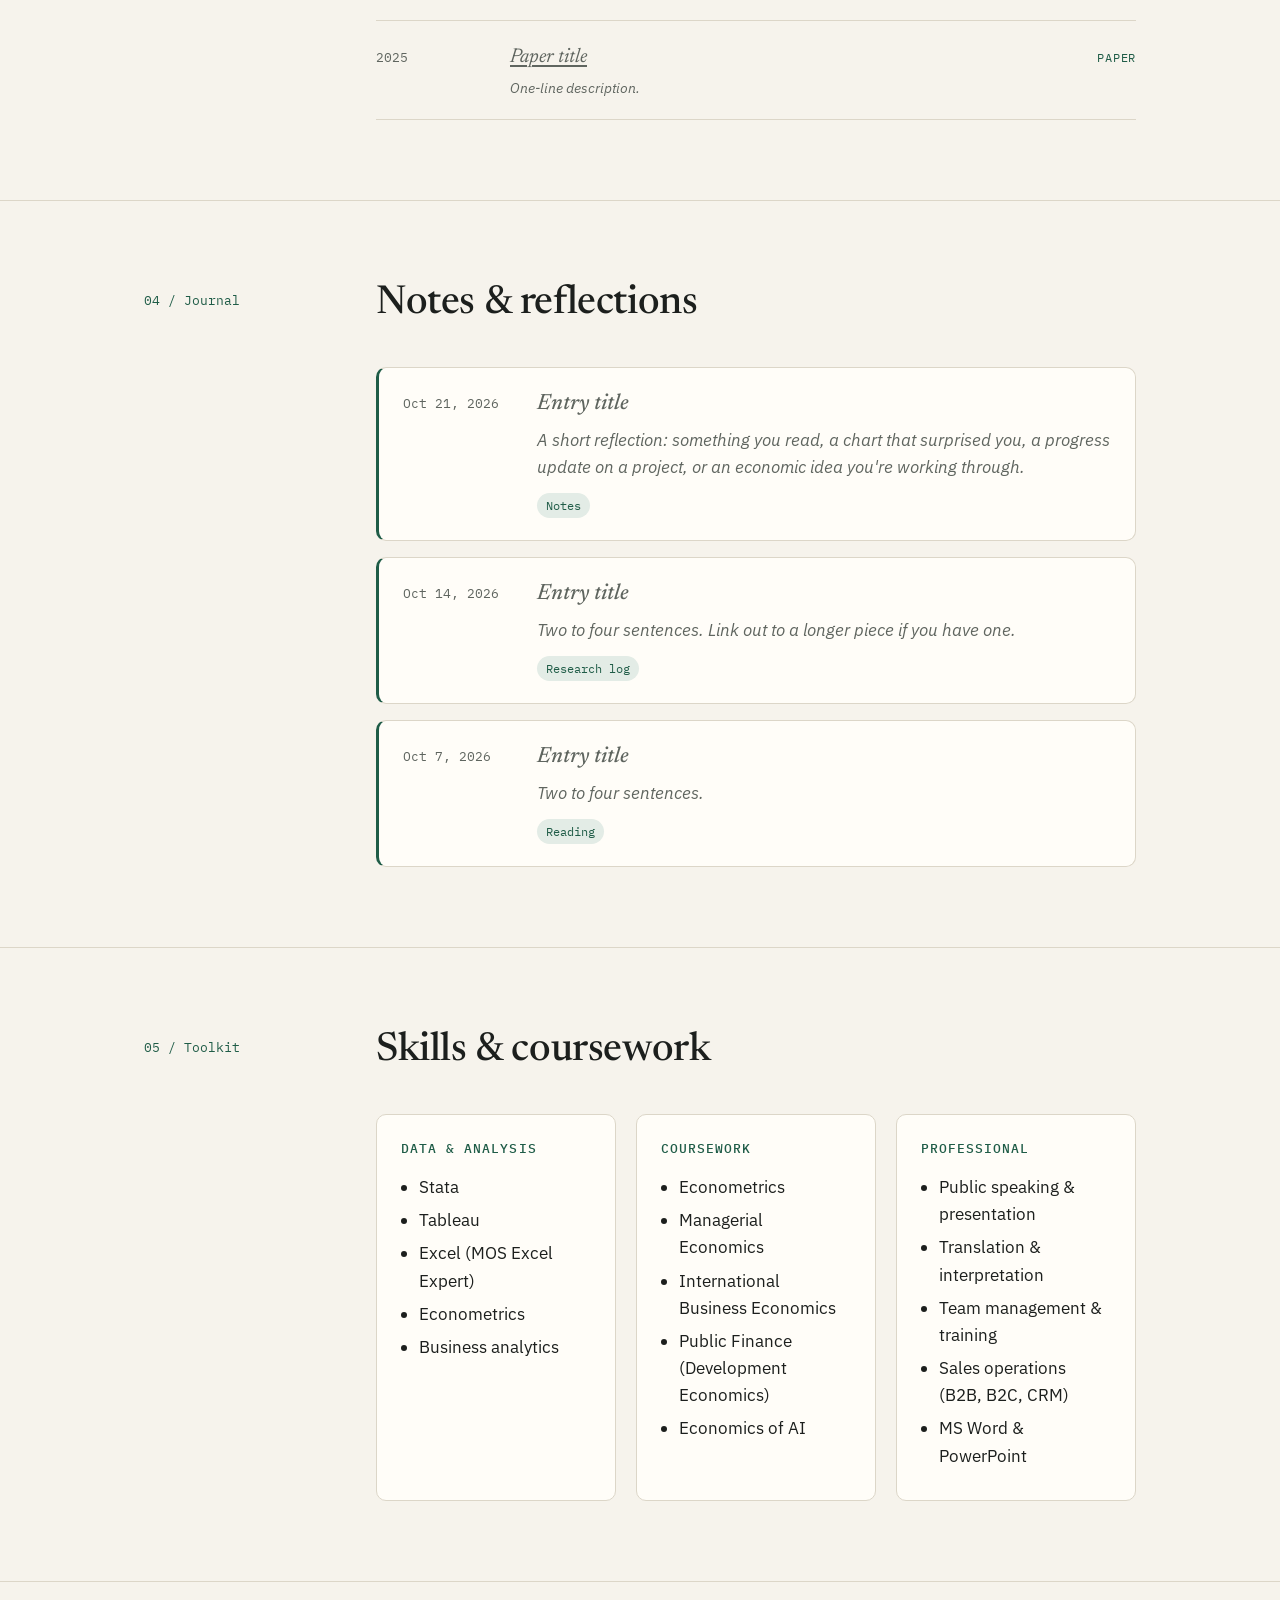
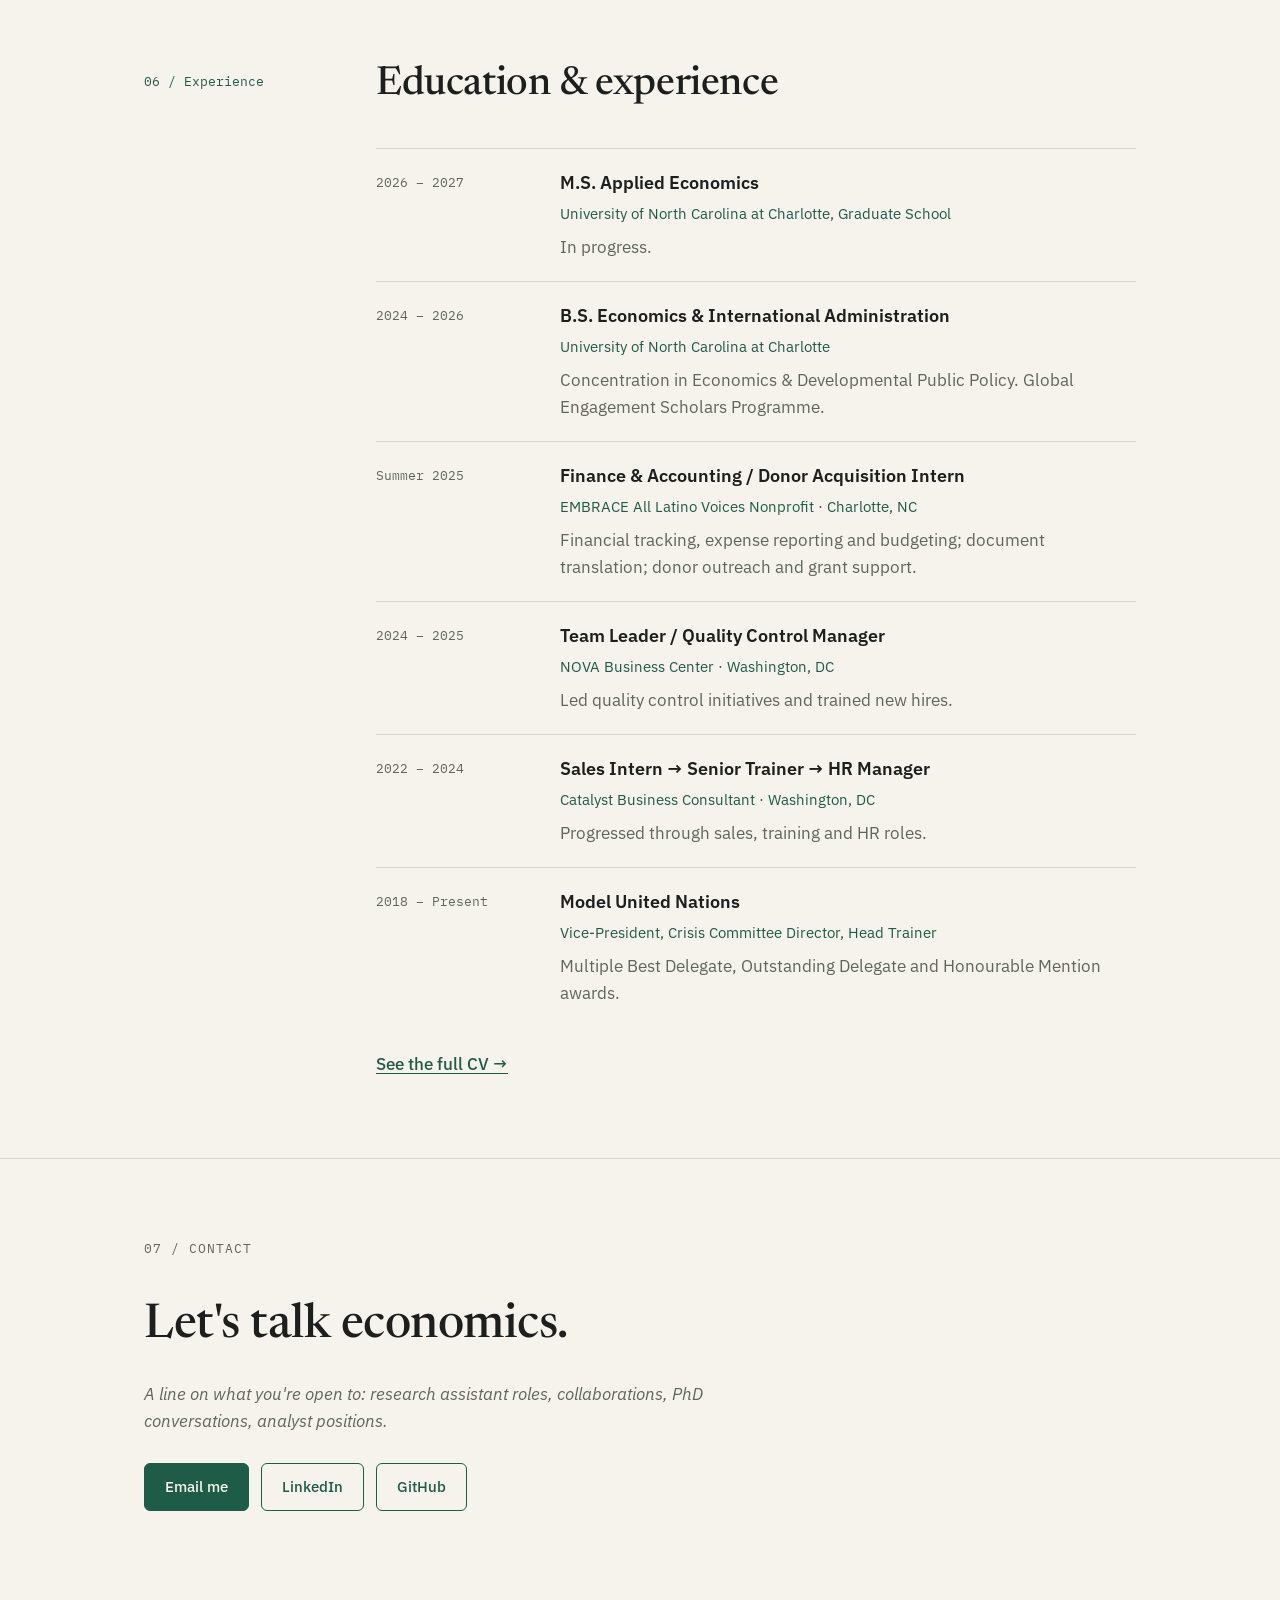
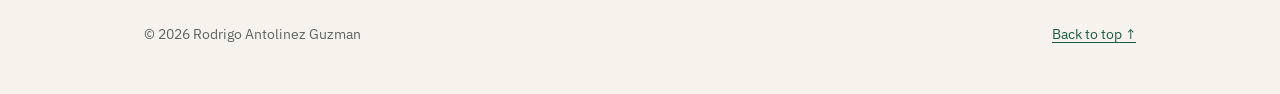
==== commit 06f2874d: "Add Journal section to home page Co-Authored-By: Claude Opus 5.5 <noreply@anthropic.com> Claude-Sess" ====
--- a/index.html
+++ b/index.html
@@ -25,6 +25,7 @@
           <li><a href="#about">About</a></li>
           <li><a href="#research">Research</a></li>
           <li><a href="#writing">Writing</a></li>
+          <li><a href="#journal">Journal</a></li>
           <li><a href="#skills">Skills</a></li>
           <li><a href="#experience">Experience</a></li>
           <li><a href="#contact">Contact</a></li>
@@ -192,11 +193,50 @@
       </div>
     </section>
 
-    <!-- ===================== 04 SKILLS ===================== -->
+    <!-- ===================== 04 JOURNAL ===================== -->
+    <section id="journal">
+      <div class="wrap">
+        <div class="sec-head">
+          <div class="sec-num">04 / Journal</div>
+          <h2>Notes &amp; reflections</h2>
+        </div>
+        <div class="sec-body">
+          <!-- JOURNAL ENTRY: copy one <article class="entry"> block per post, newest first -->
+          <div class="journal">
+            <article class="entry">
+              <time datetime="2026-10-21">Oct 21, 2026</time>
+              <div>
+                <h3 class="ph">Entry title</h3>
+                <p class="ph">A short reflection: something you read, a chart that surprised you, a progress update on a project, or an economic idea you're working through.</p>
+                <div class="tags"><span class="tag">Notes</span></div>
+              </div>
+            </article>
+            <article class="entry">
+              <time datetime="2026-10-14">Oct 14, 2026</time>
+              <div>
+                <h3 class="ph">Entry title</h3>
+                <p class="ph">Two to four sentences. Link out to a longer piece if you have one.</p>
+                <div class="tags"><span class="tag">Research log</span></div>
+              </div>
+            </article>
+            <article class="entry">
+              <time datetime="2026-10-07">Oct 7, 2026</time>
+              <div>
+                <h3 class="ph">Entry title</h3>
+                <p class="ph">Two to four sentences.</p>
+                <div class="tags"><span class="tag">Reading</span></div>
+              </div>
+            </article>
+          </div>
+        </div>
+      </div>
+    </section>
+
+    <!-- ===================== 05 SKILLS ===================== -->
     <section id="skills">
       <div class="wrap">
         <div class="sec-head">
-          <div class="sec-num">04 / Toolkit</div>
+          <div class="sec-num">05 / Toolkit</div>
           <h2>Skills &amp; coursework</h2>
         </div>
         <div class="sec-body skills">
@@ -234,11 +274,11 @@
       </div>
     </section>
 
-    <!-- ===================== 05 EXPERIENCE ===================== -->
+    <!-- ===================== 06 EXPERIENCE ===================== -->
     <section id="experience">
       <div class="wrap">
         <div class="sec-head">
-          <div class="sec-num">05 / Experience</div>
+          <div class="sec-num">06 / Experience</div>
           <h2>Education &amp; experience</h2>
         </div>
         <div class="sec-body">
@@ -300,7 +340,7 @@
     <!-- ===================== CONTACT ===================== -->
     <section id="contact" class="contact" style="border-bottom:0">
       <div class="wrap">
-        <p class="eyebrow">06 / Contact</p>
+        <p class="eyebrow">07 / Contact</p>
         <h2>Let's talk economics.</h2>
         <p class="ph">A line on what you're open to: research assistant roles, collaborations, PhD conversations, analyst positions.</p>
         <div class="contact-links">
--- a/styles.css
+++ b/styles.css
@@ -133,6 +133,18 @@
 .writing .t small { display: block; font-family: var(--sans); font-size: 14px; color: var(--muted); margin-top: 4px; }
 .writing .kind { font-family: var(--mono); font-size: 12px; text-transform: uppercase; letter-spacing: .06em; color: var(--accent); }
 
+/* Journal */
+.journal { display: grid; gap: 16px; }
+.entry {
+  display: grid; grid-template-columns: 110px 1fr; gap: 24px;
+  background: var(--surface); border: 1px solid var(--rule); border-left: 3px solid var(--accent);
+  border-radius: 10px; padding: 22px 24px;
+}
+.entry time { font-family: var(--mono); font-size: 13px; color: var(--muted); padding-top: 4px; }
+.entry h3 { font-family: var(--serif); font-weight: 500; font-size: 22px; line-height: 1.3; margin: 0 0 8px; }
+.entry p { margin: 0 0 12px; color: var(--muted); }
+.entry .tags { margin-bottom: 0; }
+
 /* Skills */
 .skills { display: grid; grid-template-columns: repeat(3, 1fr); gap: 20px; }
 .skill-col { background: var(--surface); border: 1px solid var(--rule); border-radius: 10px; padding: 24px; }
@@ -165,6 +177,7 @@
   .about-grid, .project { grid-template-columns: 1fr; }
   .skills { grid-template-columns: 1fr; }
   .writing li { grid-template-columns: 1fr; gap: 4px; }
+  .entry { grid-template-columns: 1fr; gap: 6px; }
   .timeline li { grid-template-columns: 1fr; gap: 4px; }
 }
 @media (max-width: 720px) {
